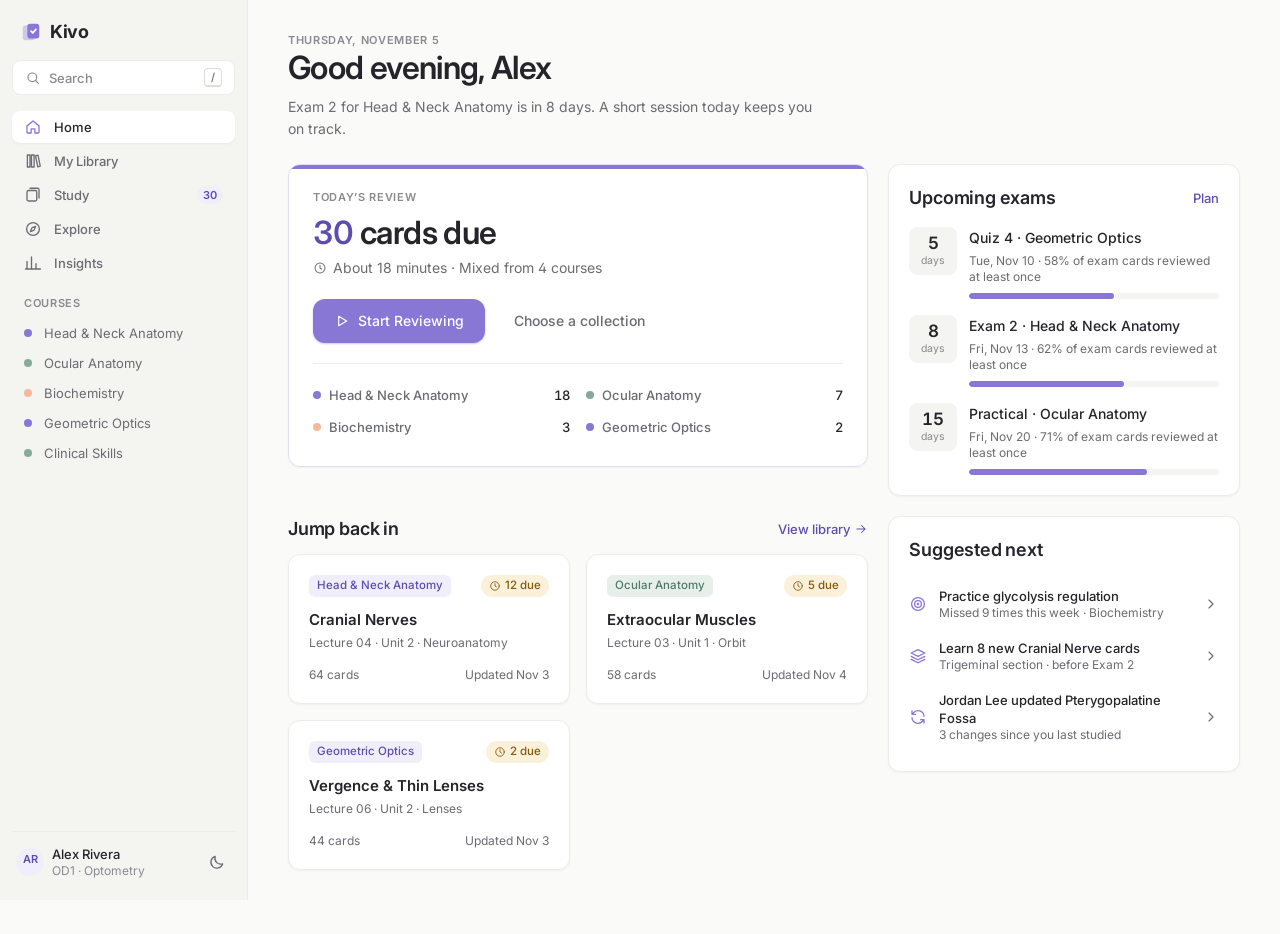
==== prototype/index.html @ ff6b51a1 "Add Kivo interactive prototype and design tokens Responsive HTML/CSS/JS prototype covering the prima" ====
<!doctype html>
<html lang="en">
<head>
  <meta charset="utf-8">
  <meta name="viewport" content="width=device-width, initial-scale=1, viewport-fit=cover">
  <meta name="description" content="Kivo — Learn smarter. Remember longer. Interactive prototype.">
  <meta name="theme-color" content="#FAFAF8" media="(prefers-color-scheme: light)">
  <meta name="theme-color" content="#17171B" media="(prefers-color-scheme: dark)">
  <meta name="apple-mobile-web-app-capable" content="yes">
  <meta name="apple-mobile-web-app-status-bar-style" content="default">
  <meta name="apple-mobile-web-app-title" content="Kivo">
  <link rel="manifest" href="manifest.webmanifest">
  <link rel="icon" href="icon.svg" type="image/svg+xml">
  <link rel="apple-touch-icon" href="icon.svg">
  <title>Kivo</title>
  <link rel="preconnect" href="https://fonts.googleapis.com">
  <link rel="preconnect" href="https://fonts.gstatic.com" crossorigin>
  <link href="https://fonts.googleapis.com/css2?family=Inter:wght@400;500;600;700&display=swap" rel="stylesheet">
  <link rel="stylesheet" href="css/tokens.css">
  <link rel="stylesheet" href="css/app.css">
  <script>
    try { var t = JSON.parse(localStorage.getItem("kivo:theme")); if (t) document.documentElement.dataset.theme = t; } catch (e) {}
  </script>
</head>
<body>
  <div id="app" class="app"></div>
  <noscript>Kivo’s prototype needs JavaScript enabled.</noscript>
  <script src="js/icons.js"></script>
  <script src="js/data.js"></script>
  <script src="js/app.js"></script>
</body>
</html>
---- prototype/css/tokens.css ----
/* ==========================================================================
   Kivo design tokens
   Single source of truth for color, type, spacing, radii and elevation.
   Mirrors the "Kivo / Foundations" variable collections in Figma.
   ========================================================================== */

:root {
  /* ---- Brand primitives ------------------------------------------------ */
  --lavender-50:  #F7F5FD;
  --lavender-100: #F1EEFB;   /* pale lavender */
  --lavender-200: #E2DCF6;
  --lavender-300: #C6BCEC;
  --lavender-500: #8977D6;   /* soft lavender — primary accent */
  --lavender-600: #7562C7;
  --lavender-700: #5E4DAE;   /* AA text on white */

  --sage-100: #E7EFEB;
  --sage-500: #87A99B;
  --sage-700: #4F7A68;

  --peach-100: #FCEDE5;
  --peach-500: #F3B99F;
  --peach-700: #A85B3A;

  --neutral-0:   #FFFFFF;
  --neutral-25:  #FAFAF8;    /* off-white background */
  --neutral-50:  #F4F4F1;
  --neutral-100: #ECECE8;
  --neutral-200: #DEDED9;
  --neutral-300: #C4C4BF;
  --neutral-500: #8A8A90;
  --neutral-600: #6B6B73;
  --neutral-700: #4A4A52;
  --neutral-900: #24242A;    /* deep charcoal */

  /* Status (always paired with a text label — never color alone) */
  --green-100: #E3F1E8;  --green-700: #2F7A4D;
  --amber-100: #FBF0D9;  --amber-700: #8A5A0B;
  --red-100:   #FBE4E2;  --red-700:   #B23B32;

  /* ---- Semantic: light (default) -------------------------------------- */
  --color-bg:              var(--neutral-25);
  --color-surface:         var(--neutral-0);
  --color-surface-muted:   var(--neutral-50);
  --color-surface-raised:  var(--neutral-0);
  --color-surface-accent:  var(--lavender-100);
  --color-border:          var(--neutral-100);
  --color-border-strong:   var(--neutral-200);
  --color-text:            var(--neutral-900);
  --color-text-secondary:  var(--neutral-600);
  --color-text-tertiary:   var(--neutral-500);
  --color-text-on-accent:  var(--neutral-0);
  --color-accent:          var(--lavender-500);
  --color-accent-hover:    var(--lavender-600);
  --color-accent-text:     var(--lavender-700);
  --color-accent-subtle:   var(--lavender-100);
  --color-focus:           var(--lavender-500);
  --color-sage:            var(--sage-500);
  --color-sage-subtle:     var(--sage-100);
  --color-sage-text:       var(--sage-700);
  --color-peach:           var(--peach-500);
  --color-peach-subtle:    var(--peach-100);
  --color-peach-text:      var(--peach-700);
  --color-success-bg: var(--green-100); --color-success-text: var(--green-700);
  --color-warning-bg: var(--amber-100); --color-warning-text: var(--amber-700);
  --color-danger-bg:  var(--red-100);   --color-danger-text:  var(--red-700);

  /* Review ratings */
  --rating-again: var(--red-700);
  --rating-hard:  var(--amber-700);
  --rating-good:  var(--green-700);
  --rating-easy:  var(--lavender-700);

  /* ---- Typography ------------------------------------------------------ */
  --font-sans: "Inter", ui-sans-serif, system-ui, -apple-system, "Segoe UI", sans-serif;
  --font-mono: "JetBrains Mono", ui-monospace, SFMono-Regular, Menlo, monospace;

  /* type scale: size / line-height / weight */
  --text-display: 600 32px/40px var(--font-sans);   /* page hero, greeting */
  --text-title:   600 24px/32px var(--font-sans);   /* page titles */
  --text-heading: 600 18px/26px var(--font-sans);   /* section headings */
  --text-subhead: 600 15px/22px var(--font-sans);   /* card titles */
  --text-body:    400 14px/22px var(--font-sans);   /* default body */
  --text-body-strong: 500 14px/22px var(--font-sans);
  --text-label:   500 13px/18px var(--font-sans);   /* buttons, labels */
  --text-caption: 400 12px/16px var(--font-sans);   /* metadata */
  --text-overline: 600 11px/16px var(--font-sans);  /* section eyebrows */
  --text-card:    500 22px/32px var(--font-sans);   /* flashcard prompt */

  /* ---- Spacing (4px base) --------------------------------------------- */
  --space-0: 0;
  --space-1: 4px;
  --space-2: 8px;
  --space-3: 12px;
  --space-4: 16px;
  --space-5: 20px;
  --space-6: 24px;
  --space-8: 32px;
  --space-10: 40px;
  --space-12: 48px;
  --space-16: 64px;

  /* ---- Radii ----------------------------------------------------------- */
  --radius-xs: 4px;
  --radius-sm: 6px;
  --radius-md: 8px;
  --radius-lg: 12px;
  --radius-xl: 16px;
  --radius-full: 999px;

  /* ---- Elevation ------------------------------------------------------- */
  --shadow-1: 0 1px 2px rgba(36, 36, 42, 0.05);
  --shadow-2: 0 2px 8px rgba(36, 36, 42, 0.06), 0 1px 2px rgba(36, 36, 42, 0.04);
  --shadow-3: 0 12px 32px rgba(36, 36, 42, 0.12), 0 2px 6px rgba(36, 36, 42, 0.06);

  /* ---- Layout ---------------------------------------------------------- */
  --sidebar-width: 248px;
  --content-max: 1120px;

  /* ---- Motion ---------------------------------------------------------- */
  --ease: cubic-bezier(0.2, 0, 0, 1);
  --duration-fast: 120ms;
  --duration-base: 200ms;
  --duration-slow: 320ms;

  color-scheme: light;
}

/* ---- Semantic: dark --------------------------------------------------- */
:root[data-theme="dark"] {
  --color-bg:              #17171B;
  --color-surface:         #1F1F24;
  --color-surface-muted:   #26262C;
  --color-surface-raised:  #2A2A31;
  --color-surface-accent:  #2C2840;
  --color-border:          #2E2E35;
  --color-border-strong:   #3A3A42;
  --color-text:            #EEEEF0;
  --color-text-secondary:  #A9A9B2;
  --color-text-tertiary:   #8A8A93;
  --color-accent:          #9C8BE3;
  --color-accent-hover:    #AE9FEA;
  --color-accent-text:     #BDB1F0;
  --color-accent-subtle:   #2C2840;
  --color-sage-subtle:     #22302A;
  --color-sage-text:       #A6C6B8;
  --color-peach-subtle:    #3A2A23;
  --color-peach-text:      #F3B99F;
  --color-success-bg: #1F3328; --color-success-text: #8FD1A8;
  --color-warning-bg: #3A2F17; --color-warning-text: #E8C277;
  --color-danger-bg:  #3D2220; --color-danger-text:  #F0A099;
  --rating-again: #F0A099;
  --rating-hard:  #E8C277;
  --rating-good:  #8FD1A8;
  --rating-easy:  #BDB1F0;
  --shadow-1: 0 1px 2px rgba(0,0,0,.3);
  --shadow-2: 0 2px 8px rgba(0,0,0,.35);
  --shadow-3: 0 12px 32px rgba(0,0,0,.5);
  color-scheme: dark;
}

@media (prefers-reduced-motion: reduce) {
  :root {
    --duration-fast: 0ms;
    --duration-base: 0ms;
    --duration-slow: 0ms;
  }
}
---- prototype/css/app.css ----
/* ==========================================================================
   Kivo — component + layout styles
   Built entirely on tokens.css. Desktop-first with a phone layout (≤ 760px)
   that follows iOS conventions: large titles, bottom tab bar, safe areas,
   44pt minimum touch targets.
   ========================================================================== */

*, *::before, *::after { box-sizing: border-box; }
html { -webkit-text-size-adjust: 100%; }
body {
  margin: 0;
  background: var(--color-bg);
  color: var(--color-text);
  font: var(--text-body);
  font-feature-settings: "cv11", "ss01";
  -webkit-font-smoothing: antialiased;
}
h1, h2, h3, h4, p, ul, ol, dl, dd, figure, fieldset { margin: 0; padding: 0; }
ul, ol { list-style: none; }
fieldset { border: 0; min-width: 0; }
a { color: inherit; text-decoration: none; }
button, input, select, textarea { font: inherit; color: inherit; }
button { cursor: pointer; background: none; border: 0; padding: 0; }
img, svg { display: block; }
kbd {
  font: 500 11px/16px var(--font-sans);
  padding: 0 5px; min-width: 18px; text-align: center;
  border: 1px solid var(--color-border-strong); border-bottom-width: 2px;
  border-radius: var(--radius-xs); color: var(--color-text-secondary);
  background: var(--color-surface);
}
code { font: 500 12px/18px var(--font-mono); background: var(--color-surface-muted); padding: 1px 6px; border-radius: var(--radius-xs); }
.sr-only { position: absolute; width: 1px; height: 1px; padding: 0; margin: -1px; overflow: hidden; clip: rect(0 0 0 0); white-space: nowrap; border: 0; }
.skip-link { position: absolute; left: 8px; top: -48px; z-index: 100; background: var(--color-text); color: var(--color-surface); padding: 8px 12px; border-radius: var(--radius-md); }
.skip-link:focus { top: 8px; }

:focus { outline: none; }
:focus-visible { outline: 2px solid var(--color-focus); outline-offset: 2px; border-radius: var(--radius-sm); }

/* ---------- type ------------------------------------------------------- */
.display { font: var(--text-display); letter-spacing: -0.02em; }
.title   { font: var(--text-title); letter-spacing: -0.015em; }
.heading { font: var(--text-heading); letter-spacing: -0.01em; }
.subhead { font: var(--text-subhead); }
.body-strong { font: var(--text-body-strong); }
.caption { font: var(--text-caption); color: var(--color-text-secondary); }
.overline { font: var(--text-overline); text-transform: uppercase; letter-spacing: 0.06em; color: var(--color-text-tertiary); }
.lede { font: var(--text-body); color: var(--color-text-secondary); margin-top: var(--space-1); max-width: 60ch; }
.lede--wide { max-width: 75ch; }
.muted { color: var(--color-text-tertiary); }
.num { font-variant-numeric: tabular-nums; }
.link { color: var(--color-accent-text); font: var(--text-label); display: inline-flex; align-items: center; gap: 4px; }
.link:hover { text-decoration: underline; }
.link--muted { color: var(--color-text-secondary); }
.count { font: var(--text-caption); color: var(--color-text-tertiary); margin-left: 4px; }

/* ---------- app shell -------------------------------------------------- */
.app { display: grid; grid-template-columns: var(--sidebar-width) 1fr; min-height: 100vh; min-height: 100dvh; }
.sidebar {
  position: sticky; top: 0; height: 100vh; height: 100dvh;
  display: flex; flex-direction: column; gap: var(--space-4);
  padding: var(--space-5) var(--space-3);
  border-right: 1px solid var(--color-border);
  background: var(--color-surface-muted);
  overflow-y: auto;
}
.brand { display: flex; align-items: center; gap: var(--space-2); padding: 0 var(--space-2); color: var(--color-accent); }
.brand__name { font: 700 18px/24px var(--font-sans); letter-spacing: -0.02em; color: var(--color-text); }
.brand--sm .brand__name { font-size: 17px; }
.sidebar__search {
  display: flex; align-items: center; gap: var(--space-2);
  padding: 7px var(--space-3); border-radius: var(--radius-md);
  border: 1px solid var(--color-border); background: var(--color-surface);
  color: var(--color-text-tertiary); font: var(--text-label);
}
.sidebar__search span { flex: 1; text-align: left; }
.sidebar__search:hover { border-color: var(--color-border-strong); }
.nav { display: flex; flex-direction: column; gap: 2px; }
.nav__item {
  display: flex; align-items: center; gap: var(--space-3);
  padding: 7px var(--space-3); border-radius: var(--radius-md);
  font: var(--text-label); color: var(--color-text-secondary);
  transition: background var(--duration-fast) var(--ease), color var(--duration-fast) var(--ease);
}
.nav__item:hover { background: var(--color-surface); color: var(--color-text); }
.nav__item.is-active { background: var(--color-surface); color: var(--color-text); box-shadow: var(--shadow-1); }
.nav__item.is-active .icon { color: var(--color-accent); }
.nav__item span:not(.dot):not(.nav__count) { flex: 1; white-space: nowrap; overflow: hidden; text-overflow: ellipsis; }
.nav__count { font: 600 11px/18px var(--font-sans); padding: 0 6px; border-radius: var(--radius-full); background: var(--color-accent-subtle); color: var(--color-accent-text); }
.nav__count:empty { display: none; }
.nav__item--sub { font-weight: 400; padding-block: 5px; }
.sidebar__section { display: flex; flex-direction: column; gap: var(--space-2); }
.sidebar__section .overline { padding: 0 var(--space-3); }
.sidebar__foot { margin-top: auto; display: flex; align-items: center; gap: var(--space-2); padding-top: var(--space-3); border-top: 1px solid var(--color-border); }
.sidebar__user { display: flex; align-items: center; gap: var(--space-2); min-width: 0; order: -1; flex: 1; padding-left: var(--space-1); }
.sidebar__user span { display: flex; flex-direction: column; min-width: 0; }
.sidebar__user strong { font: var(--text-label); white-space: nowrap; overflow: hidden; text-overflow: ellipsis; }
.sidebar__user small { font: var(--text-caption); color: var(--color-text-tertiary); }

.main { min-width: 0; display: flex; flex-direction: column; }
.appbar, .tabbar { display: none; }
#view { flex: 1; }
#view:focus, #view:focus-visible { outline: none; }
.page { max-width: var(--content-max); margin: 0 auto; padding: var(--space-8) var(--space-10) var(--space-16); animation: page-in var(--duration-slow) var(--ease); }
@keyframes page-in { from { opacity: 0; transform: translateY(4px); } to { opacity: 1; transform: none; } }

body.is-focus-mode .app { grid-template-columns: 1fr; }
body.is-focus-mode .sidebar, body.is-focus-mode .appbar, body.is-focus-mode .tabbar { display: none !important; }
.page--session { max-width: none; padding: 0; }

/* ---------- primitives ------------------------------------------------- */
.icon { flex: none; }
.dot { width: 8px; height: 8px; border-radius: 50%; flex: none; display: inline-block; }
.dot--lavender { background: var(--lavender-500); }
.dot--sage { background: var(--sage-500); }
.dot--peach { background: var(--peach-500); }

.card { background: var(--color-surface); border: 1px solid var(--color-border); border-radius: var(--radius-lg); padding: var(--space-5); box-shadow: var(--shadow-1); }
.card__head { display: flex; align-items: center; justify-content: space-between; gap: var(--space-3); margin-bottom: var(--space-4); }

.btn {
  display: inline-flex; align-items: center; justify-content: center; gap: var(--space-2);
  height: 36px; padding: 0 var(--space-4); border-radius: var(--radius-md);
  font: var(--text-label); white-space: nowrap; border: 1px solid transparent;
  transition: background var(--duration-fast) var(--ease), border-color var(--duration-fast) var(--ease), box-shadow var(--duration-fast) var(--ease), transform var(--duration-fast) var(--ease);
}
.btn:active { transform: translateY(1px); }
.btn[disabled] { opacity: .45; pointer-events: none; }
.btn--primary { background: var(--color-accent); color: var(--color-text-on-accent); box-shadow: 0 1px 2px rgba(94, 77, 174, .3); }
.btn--primary:hover { background: var(--color-accent-hover); }
.btn--secondary { background: var(--color-surface); border-color: var(--color-border-strong); color: var(--color-text); box-shadow: var(--shadow-1); }
.btn--secondary:hover { background: var(--color-surface-muted); }
.btn--ghost { color: var(--color-text-secondary); }
.btn--ghost:hover { background: var(--color-surface-muted); color: var(--color-text); }
.btn--sm { height: 30px; padding: 0 var(--space-3); font-size: 12.5px; }
.btn--xs { height: 22px; padding: 0 var(--space-2); font-size: 11.5px; border-radius: var(--radius-sm); vertical-align: middle; }
.btn--lg { height: 44px; padding: 0 var(--space-5); font-size: 14px; border-radius: var(--radius-lg); }
.btn--xl { height: 52px; padding: 0 var(--space-8); font: 600 15px/1 var(--font-sans); border-radius: var(--radius-lg); min-width: 260px; }
.btn kbd { background: rgba(255,255,255,.18); color: inherit; border-color: rgba(255,255,255,.3); }
.btn--secondary kbd, .btn--ghost kbd { background: var(--color-surface-muted); }
.kbd-inline { margin-left: 2px; }

.icon-btn { width: 36px; height: 36px; display: inline-grid; place-items: center; border-radius: var(--radius-md); color: var(--color-text-secondary); flex: none; }
.icon-btn:hover { background: var(--color-surface-muted); color: var(--color-text); }
.icon-btn--sm { width: 28px; height: 28px; }
.icon-btn.is-on { color: var(--color-peach-text); background: var(--color-peach-subtle); }

.badge { display: inline-flex; align-items: center; gap: 4px; height: 22px; padding: 0 8px; border-radius: var(--radius-full); font: 500 11.5px/1 var(--font-sans); white-space: nowrap; }
.badge--neutral { background: var(--color-surface-muted); color: var(--color-text-secondary); }
.badge--accent  { background: var(--color-accent-subtle); color: var(--color-accent-text); }
.badge--sage    { background: var(--color-sage-subtle); color: var(--color-sage-text); }
.badge--peach   { background: var(--color-peach-subtle); color: var(--color-peach-text); }
.badge--success { background: var(--color-success-bg); color: var(--color-success-text); }
.badge--warning { background: var(--color-warning-bg); color: var(--color-warning-text); }
.badge--danger  { background: var(--color-danger-bg); color: var(--color-danger-text); }

.chip { display: inline-flex; align-items: center; height: 22px; padding: 0 8px; border-radius: var(--radius-sm); font: 500 11.5px/1 var(--font-sans); }
.chip--lavender { background: var(--color-accent-subtle); color: var(--color-accent-text); }
.chip--sage { background: var(--color-sage-subtle); color: var(--color-sage-text); }
.chip--peach { background: var(--color-peach-subtle); color: var(--color-peach-text); }
.chip--neutral { background: var(--color-surface-muted); color: var(--color-text-secondary); }
.tag { font: var(--text-caption); color: var(--color-text-tertiary); }

.avatar { display: inline-grid; place-items: center; border-radius: 50%; background: var(--color-accent-subtle); color: var(--color-accent-text); font-weight: 600; flex: none; }
.avatar--sm { width: 28px; height: 28px; font-size: 11px; }
.avatar--md { width: 36px; height: 36px; font-size: 13px; }
.avatar--group { background: var(--color-sage-subtle); color: var(--color-sage-text); }

.progress { height: 6px; border-radius: var(--radius-full); background: var(--color-surface-muted); overflow: hidden; }
.progress > span { display: block; height: 100%; border-radius: inherit; background: var(--color-accent); transition: width var(--duration-slow) var(--ease); }
.progress--thin { height: 4px; }
.progress--success > span { background: var(--sage-500); }
.progress--warning > span { background: var(--peach-500); }
.progress--neutral > span { background: var(--lavender-300); }

.breadcrumb ol { display: flex; flex-wrap: wrap; align-items: center; gap: 2px; margin-bottom: var(--space-4); font: var(--text-caption); color: var(--color-text-tertiary); }
.breadcrumb a:hover { color: var(--color-text); text-decoration: underline; }
.breadcrumb [aria-current] { color: var(--color-text-secondary); }
.breadcrumb__sep { display: inline-flex; }

.stack-h { display: flex; gap: var(--space-2); flex-wrap: wrap; align-items: center; }
.stack-h--center { justify-content: center; }
.section-label { margin: var(--space-8) 0 var(--space-3); }
.section-head { display: flex; justify-content: space-between; align-items: center; margin-bottom: var(--space-3); }
.proto-note { display: flex; gap: var(--space-2); align-items: flex-start; margin-top: var(--space-4); font: var(--text-caption); color: var(--color-text-tertiary); }
.proto-note .icon { margin-top: 1px; }

/* ---------- form controls --------------------------------------------- */
.field { display: flex; flex-direction: column; gap: 6px; margin-bottom: var(--space-4); }
.field__label { font: var(--text-label); color: var(--color-text); }
.field__label small { font-weight: 400; color: var(--color-text-tertiary); margin-left: 4px; }
.field__hint { font: var(--text-caption); color: var(--color-text-tertiary); display: flex; flex-wrap: wrap; align-items: center; gap: 4px; }
.field input, .field textarea, .field select, .invite input, .invite select, .link-row select, .people select {
  width: 100%; padding: 9px 12px; border-radius: var(--radius-md);
  border: 1px solid var(--color-border-strong); background: var(--color-surface);
  transition: border-color var(--duration-fast), box-shadow var(--duration-fast);
}
.field textarea { resize: vertical; line-height: 22px; }
.field input:hover, .field textarea:hover, .field select:hover { border-color: var(--color-text-tertiary); }
.field input:focus, .field textarea:focus, .field select:focus, .invite input:focus { outline: none; border-color: var(--color-accent); box-shadow: 0 0 0 3px var(--color-accent-subtle); }
[aria-invalid="true"] { border-color: var(--color-danger-text) !important; box-shadow: 0 0 0 3px var(--color-danger-bg) !important; }
.field-row { display: grid; grid-template-columns: 1fr 1fr; gap: var(--space-3); }
.field-row--3 { grid-template-columns: 1.4fr 1fr 1fr; }

.search { position: relative; display: flex; align-items: center; gap: var(--space-2); flex: 1; max-width: 420px; height: 36px; padding: 0 var(--space-3); border-radius: var(--radius-md); background: var(--color-surface); border: 1px solid var(--color-border-strong); color: var(--color-text-tertiary); }
.search:focus-within { border-color: var(--color-accent); box-shadow: 0 0 0 3px var(--color-accent-subtle); }
.search input { flex: 1; border: 0; background: transparent; outline: none; color: var(--color-text); min-width: 0; }
.search input::-webkit-search-cancel-button { cursor: pointer; }
.search--lg { max-width: none; height: 44px; border-radius: var(--radius-lg); }
.select { position: relative; display: inline-flex; align-items: center; gap: 6px; height: 36px; padding: 0 var(--space-3); border: 1px solid var(--color-border-strong); border-radius: var(--radius-md); background: var(--color-surface); color: var(--color-text-secondary); }
.select select { border: 0; background: transparent; font: var(--text-label); color: var(--color-text); padding-right: 4px; cursor: pointer; outline: none; }
.select:focus-within { border-color: var(--color-accent); box-shadow: 0 0 0 3px var(--color-accent-subtle); }
.select--filter.is-set { border-color: var(--color-accent); background: var(--color-accent-subtle); }

.segmented { display: inline-flex; padding: 2px; border-radius: var(--radius-md); background: var(--color-surface-muted); border: 1px solid var(--color-border); }
.segmented__btn { height: 30px; min-width: 32px; padding: 0 8px; border-radius: 6px; display: inline-grid; place-items: center; color: var(--color-text-tertiary); font: var(--text-label); }
.segmented__btn:hover { color: var(--color-text); }
.segmented__btn.is-active { background: var(--color-surface); color: var(--color-text); box-shadow: var(--shadow-1); }
.segmented--text .segmented__btn { padding: 0 14px; }

.switch { display: flex; align-items: center; gap: var(--space-3); margin-bottom: var(--space-4); cursor: pointer; font: var(--text-body); }
.switch input { position: absolute; opacity: 0; width: 1px; height: 1px; }
.switch__track { width: 36px; height: 20px; border-radius: 99px; background: var(--color-border-strong); position: relative; flex: none; transition: background var(--duration-fast); }
.switch__track::after { content: ""; position: absolute; top: 2px; left: 2px; width: 16px; height: 16px; border-radius: 50%; background: #fff; box-shadow: var(--shadow-1); transition: transform var(--duration-base) var(--ease); }
.switch input:checked + .switch__track { background: var(--color-accent); }
.switch input:checked + .switch__track::after { transform: translateX(16px); }
.switch input:focus-visible + .switch__track { outline: 2px solid var(--color-focus); outline-offset: 2px; }

.toolbar { display: flex; align-items: center; justify-content: space-between; gap: var(--space-3); flex-wrap: wrap; margin-top: var(--space-6); }
.toolbar__group { display: flex; gap: var(--space-2); flex-wrap: wrap; align-items: center; }
.toolbar--tight { margin-top: var(--space-4); }
.toolbar--stack { flex-direction: column; align-items: stretch; }
.filter-row { display: flex; gap: var(--space-2); flex-wrap: wrap; align-items: center; }

/* ---------- page header ------------------------------------------------ */
.page-header { display: flex; justify-content: space-between; align-items: flex-end; gap: var(--space-6); flex-wrap: wrap; }
.page-header__actions { display: flex; gap: var(--space-2); flex-wrap: wrap; }
.page-header--home { margin-bottom: var(--space-6); }
.page-header--home .lede { margin-top: var(--space-2); }
.page-header--collection .title { margin-top: var(--space-2); }
.meta-row { display: flex; gap: var(--space-2); align-items: center; flex-wrap: wrap; }

/* ---------- Home ------------------------------------------------------- */
.home-grid { display: grid; grid-template-columns: minmax(0, 1.65fr) minmax(0, 1fr); grid-template-areas: "hero exams" "recent next"; gap: var(--space-5); align-items: start; }
.hero { grid-area: hero; }
.hero { display: flex; flex-direction: column; gap: var(--space-5); padding: var(--space-6); background: linear-gradient(0deg, var(--color-surface), var(--color-surface)); border-color: var(--lavender-200); position: relative; overflow: hidden; }
.hero::before { content: ""; position: absolute; inset: 0 0 auto 0; height: 4px; background: var(--color-accent); }
:root[data-theme="dark"] .hero { border-color: var(--color-border-strong); }
.hero__count { font: var(--text-display); letter-spacing: -0.02em; margin-top: var(--space-2); }
.hero__count .num { color: var(--color-accent-text); }
.hero__meta { display: flex; align-items: center; gap: 6px; margin-top: var(--space-1); color: var(--color-text-secondary); }
.hero__actions { display: flex; gap: var(--space-2); flex-wrap: wrap; margin-top: var(--space-5); }
.hero__sources { display: grid; grid-template-columns: repeat(2, 1fr); gap: 2px var(--space-4); padding-top: var(--space-4); border-top: 1px solid var(--color-border); }
.hero__sources a { display: flex; align-items: center; gap: var(--space-2); padding: 6px var(--space-2); margin: 0 calc(var(--space-2) * -1); border-radius: var(--radius-sm); font: var(--text-label); color: var(--color-text-secondary); }
.hero__sources a:hover { background: var(--color-surface-muted); color: var(--color-text); }
.hero__source-name { flex: 1; }
.hero__source-n { font-variant-numeric: tabular-nums; color: var(--color-text); }
.hero--done::before { background: var(--sage-500); }
.hero--compact { margin-top: var(--space-6); }

.exams { grid-area: exams; }
.exam-list { display: flex; flex-direction: column; gap: var(--space-4); }
.exam { display: flex; gap: var(--space-3); }
.exam__date { width: 48px; height: 48px; border-radius: var(--radius-md); background: var(--color-surface-muted); display: flex; flex-direction: column; align-items: center; justify-content: center; flex: none; }
.exam__date span { font: 600 17px/20px var(--font-sans); font-variant-numeric: tabular-nums; }
.exam__date small { font: var(--text-caption); font-size: 10.5px; color: var(--color-text-tertiary); }
.exam__body { flex: 1; display: flex; flex-direction: column; gap: 4px; min-width: 0; }
.exam__title { font: var(--text-body-strong); }
.exam .progress { margin-top: 4px; }

.home-recent { grid-area: recent; }
.suggestions { grid-area: next; }
.suggestion-list { display: flex; flex-direction: column; gap: 2px; margin: 0 calc(var(--space-2) * -1); }
.suggestion-list a { display: flex; align-items: center; gap: var(--space-3); padding: var(--space-2); border-radius: var(--radius-md); color: var(--color-text-secondary); }
.suggestion-list a:hover { background: var(--color-surface-muted); }
.suggestion-list a > .icon:first-child { color: var(--color-accent); }
.suggestion-list span { flex: 1; display: flex; flex-direction: column; }
.suggestion-list strong { font: var(--text-label); color: var(--color-text); }
.suggestion-list small { font: var(--text-caption); }

/* ---------- Library ---------------------------------------------------- */
.course-grid { display: grid; grid-template-columns: repeat(auto-fill, minmax(240px, 1fr)); gap: var(--space-4); }
.course-card { padding: 0; overflow: hidden; position: relative; transition: box-shadow var(--duration-base) var(--ease), transform var(--duration-base) var(--ease), border-color var(--duration-base); }
.course-card:hover, .collection-card:hover, .explore-card:hover { box-shadow: var(--shadow-2); border-color: var(--color-border-strong); }
.course-card:hover { transform: translateY(-1px); }
.course-card__link, .collection-card__link { position: absolute; inset: 0; z-index: 1; border-radius: inherit; }
.course-card__band { height: 64px; padding: var(--space-3) var(--space-4); display: flex; align-items: flex-start; }
.course-card__band--lavender { background: var(--color-accent-subtle); }
.course-card__band--sage { background: var(--color-sage-subtle); }
.course-card__band--peach { background: var(--color-peach-subtle); }
.course-card__code { font: var(--text-overline); letter-spacing: .06em; color: var(--color-text-secondary); }
.course-card__body { padding: var(--space-4); display: flex; flex-direction: column; gap: 4px; }
.course-card__status { display: flex; gap: var(--space-2); margin-top: var(--space-2); }
.course-card__foot { display: flex; justify-content: space-between; gap: var(--space-2); margin-top: var(--space-3); padding-top: var(--space-3); border-top: 1px solid var(--color-border); }
.course-card__foot .caption { display: inline-flex; align-items: center; gap: 4px; }

.collection-grid { display: grid; grid-template-columns: repeat(auto-fill, minmax(220px, 1fr)); gap: var(--space-4); }
.collection-card { position: relative; display: flex; flex-direction: column; gap: 4px; transition: box-shadow var(--duration-base), border-color var(--duration-base); }
.collection-card__top { display: flex; justify-content: space-between; gap: var(--space-2); margin-bottom: var(--space-2); flex-wrap: wrap; }
.collection-card__foot { display: flex; justify-content: space-between; margin-top: auto; padding-top: var(--space-3); }

.table-wrap { padding: 0; overflow-x: auto; }
.table { width: 100%; border-collapse: collapse; font: var(--text-body); }
.table th, .table td { text-align: left; padding: 12px var(--space-4); border-bottom: 1px solid var(--color-border); white-space: nowrap; }
.table thead th { font: var(--text-overline); text-transform: uppercase; letter-spacing: .05em; color: var(--color-text-tertiary); background: var(--color-surface-muted); }
.table tbody tr { cursor: pointer; }
.table tbody tr:hover { background: var(--color-surface-muted); }
.table tbody tr:last-child th, .table tbody tr:last-child td { border-bottom: 0; }
.table tbody th { font-weight: 500; display: flex; align-items: center; gap: var(--space-2); }
.table tbody th small { color: var(--color-text-tertiary); font: var(--text-caption); }

.empty { text-align: center; padding: var(--space-16) var(--space-6); display: flex; flex-direction: column; align-items: center; gap: var(--space-2); }
.empty__icon { width: 48px; height: 48px; border-radius: 50%; display: grid; place-items: center; background: var(--color-surface-muted); color: var(--color-text-tertiary); margin-bottom: var(--space-2); }
.empty h3 { font: var(--text-subhead); }
.empty p { color: var(--color-text-secondary); max-width: 40ch; margin-bottom: var(--space-3); }

.row-list { padding: var(--space-1); display: flex; flex-direction: column; }
.row-list--plain { padding: 0; margin: 0 calc(var(--space-2) * -1); }
.row { display: flex; align-items: center; gap: var(--space-3); padding: var(--space-3); border-radius: var(--radius-md); }
.row:hover { background: var(--color-surface-muted); }
.row__icon { width: 36px; height: 36px; border-radius: var(--radius-md); display: grid; place-items: center; background: var(--color-accent-subtle); color: var(--color-accent-text); flex: none; }
.row__icon--warning { background: var(--color-warning-bg); color: var(--color-warning-text); }
.row__main { flex: 1; display: flex; flex-direction: column; min-width: 0; }
.row__main strong { font: var(--text-body-strong); }
.row__main small { font: var(--text-caption); color: var(--color-text-secondary); }
.row__meta { display: flex; gap: var(--space-2); }
.row__chev { color: var(--color-text-tertiary); }
.unit .section-label { margin-top: var(--space-6); }

/* ---------- Collection ------------------------------------------------- */
.collection-layout { display: grid; grid-template-columns: minmax(0, 1fr) 300px; gap: var(--space-5); margin-top: var(--space-6); align-items: start; }
.collection-main { display: flex; flex-direction: column; gap: var(--space-5); min-width: 0; }
.collection-aside { display: flex; flex-direction: column; gap: var(--space-5); position: sticky; top: var(--space-6); }
.modes .overline { margin-bottom: var(--space-3); }
.mode-grid { display: grid; grid-template-columns: repeat(4, 1fr); gap: var(--space-3); margin-bottom: var(--space-3); }
.mode-grid--wide { grid-template-columns: repeat(auto-fit, minmax(200px, 1fr)); }
.mode { display: flex; flex-direction: column; gap: 4px; padding: var(--space-4); border-radius: var(--radius-md); border: 1px solid var(--color-border); background: var(--color-surface); transition: border-color var(--duration-fast), background var(--duration-fast); }
.mode .icon { color: var(--color-accent); margin-bottom: var(--space-2); }
.mode strong { font: var(--text-label); }
.mode small { font: var(--text-caption); color: var(--color-text-secondary); }
a.mode:hover { border-color: var(--color-accent); background: var(--color-accent-subtle); }
.mode--primary { border-color: var(--lavender-300); background: var(--color-accent-subtle); }

.section-tabs { display: flex; gap: var(--space-1); overflow-x: auto; padding-bottom: var(--space-3); margin-bottom: var(--space-2); border-bottom: 1px solid var(--color-border); scrollbar-width: thin; }
.tab { padding: 6px 10px; border-radius: var(--radius-full); font: var(--text-label); color: var(--color-text-secondary); white-space: nowrap; display: inline-flex; gap: 6px; }
.tab span { color: var(--color-text-tertiary); font-weight: 400; }
.tab:hover { background: var(--color-surface-muted); color: var(--color-text); }
.tab.is-active { background: var(--color-text); color: var(--color-surface); }
.tab.is-active span { color: inherit; opacity: .7; }
.card-list { display: flex; flex-direction: column; }
.card-row { display: grid; grid-template-columns: 120px 1fr auto; gap: var(--space-4); padding: var(--space-3) 0; border-bottom: 1px solid var(--color-border); align-items: start; }
.card-row:last-child { border-bottom: 0; }
.card-row__type { font: var(--text-caption); color: var(--color-text-tertiary); padding-top: 2px; }
.card-row__front { font: var(--text-body-strong); }
.card-row__back { font: var(--text-body); color: var(--color-text-secondary); margin-top: 2px; }
.card-row__tags { display: flex; gap: var(--space-2); }
.card-list__empty { padding: var(--space-6) 0; text-align: center; }

.dl { display: flex; flex-direction: column; gap: var(--space-2); margin: var(--space-3) 0 var(--space-4); }
.dl div { display: grid; grid-template-columns: 96px 1fr; gap: var(--space-2); }
.dl dt { font: var(--text-caption); color: var(--color-text-tertiary); padding-top: 2px; }
.dl dd { font: var(--text-label); font-weight: 400; }
.creator { display: flex; gap: var(--space-3); align-items: center; padding: var(--space-3) 0; border-top: 1px solid var(--color-border); }
.tag-row { display: flex; gap: var(--space-2); flex-wrap: wrap; }
.people { display: flex; flex-direction: column; gap: var(--space-3); }
.people li { display: flex; align-items: center; gap: var(--space-3); }
.people li > span:not(.avatar) { flex: 1; display: flex; flex-direction: column; font: var(--text-label); min-width: 0; }
.people li > small, .people li span small { font: var(--text-caption); color: var(--color-text-tertiary); }
.people--modal select { width: auto; padding: 6px 8px; font: var(--text-label); }
.lineage { margin-top: var(--space-4); padding-top: var(--space-4); border-top: 1px solid var(--color-border); display: flex; flex-direction: column; gap: var(--space-2); }
.lineage__list { display: flex; flex-direction: column; gap: 6px; position: relative; padding-left: 4px; }
.lineage__list li { display: flex; align-items: center; gap: var(--space-2); font: var(--text-caption); color: var(--color-text-secondary); }
.lineage__list li.is-current { color: var(--color-text); font-weight: 500; }
.lineage__dot { width: 8px; height: 8px; border-radius: 50%; border: 2px solid var(--color-border-strong); background: var(--color-surface); }
.is-current .lineage__dot { border-color: var(--color-accent); background: var(--color-accent); }

/* ---------- Builder ---------------------------------------------------- */
.template-grid { display: grid; grid-template-columns: repeat(5, 1fr); gap: var(--space-3); }
.template { display: flex; flex-direction: column; gap: 4px; padding: var(--space-3); text-align: left; border-radius: var(--radius-lg); border: 1px solid var(--color-border); background: var(--color-surface); transition: border-color var(--duration-fast), box-shadow var(--duration-fast), background var(--duration-fast); }
.template:hover { border-color: var(--color-border-strong); box-shadow: var(--shadow-1); }
.template.is-selected { border-color: var(--color-accent); box-shadow: 0 0 0 3px var(--color-accent-subtle); }
.template__art { height: 64px; border-radius: var(--radius-md); background: var(--color-surface-muted); margin-bottom: var(--space-2); display: grid; place-items: center; }
.template.is-selected .template__art { background: var(--color-accent-subtle); }
.template__name { font: var(--text-label); font-weight: 600; }
.template__desc { font: var(--text-caption); color: var(--color-text-secondary); }
.template__best { font: var(--text-caption); color: var(--color-text-tertiary); margin-top: 2px; }
/* tiny template illustrations */
.ta { display: flex; flex-direction: column; gap: 4px; width: 64px; }
.ta i, .ta b { display: block; height: 6px; border-radius: 3px; background: var(--color-border-strong); }
.ta b { background: var(--color-accent); }
.ta-basic i:first-child { width: 80%; } .ta-basic i:last-child { width: 50%; margin-top: 6px; background: var(--lavender-300); }
.ta-cloze { flex-direction: row; flex-wrap: wrap; } .ta-cloze i { width: 22px; } .ta-cloze b { width: 26px; } .ta-cloze i:last-child { width: 40px; }
.ta-occ { position: relative; height: 40px; border: 1.5px solid var(--color-border-strong); border-radius: 50% 50% 45% 45%; }
.ta-occ i { display: none; } .ta-occ b { position: absolute; width: 16px; height: 8px; } .ta-occ b:nth-of-type(1) { top: 10px; right: -6px; } .ta-occ b:nth-of-type(2) { bottom: 8px; right: -10px; }
.ta-mcq i { height: 8px; border-radius: 4px; } .ta-mcq i.on { background: var(--sage-500); }
.ta-vig i { height: 4px; } .ta-vig i:nth-child(3) { width: 70%; } .ta-vig b { width: 60%; margin-top: 4px; }

.builder { display: grid; grid-template-columns: minmax(0, 1fr) minmax(0, 1fr); gap: var(--space-5); margin-top: var(--space-6); align-items: start; }
.builder__form .heading { margin-bottom: var(--space-4); }
.builder__preview { position: sticky; top: var(--space-6); }
.builder__preview-head { display: flex; justify-content: space-between; align-items: center; margin-bottom: var(--space-3); }
.builder__count { display: flex; align-items: center; gap: 6px; margin-top: var(--space-3); }
.option-input { display: flex; align-items: center; gap: var(--space-2); padding: 4px 4px 4px 10px; border: 1px solid var(--color-border-strong); border-radius: var(--radius-md); margin-bottom: var(--space-2); background: var(--color-surface); }
.option-input.is-correct { border-color: var(--sage-500); background: var(--color-sage-subtle); }
.option-input input[type=radio] { accent-color: var(--sage-700); width: 16px; height: 16px; }
.option-input__letter { font: var(--text-label); color: var(--color-text-tertiary); width: 14px; }
.option-input__text { flex: 1; border: 0 !important; background: transparent !important; padding: 6px !important; box-shadow: none !important; }
.disclosure { border-top: 1px solid var(--color-border); margin: var(--space-2) calc(var(--space-5) * -1) calc(var(--space-5) * -1); }
.disclosure__btn { width: 100%; display: flex; align-items: center; gap: var(--space-2); padding: var(--space-4) var(--space-5); font: var(--text-label); color: var(--color-text-secondary); }
.disclosure__btn span { color: var(--color-text); }
.disclosure__btn small { font: var(--text-caption); color: var(--color-text-tertiary); flex: 1; text-align: left; }
.disclosure__btn:hover { background: var(--color-surface-muted); }
.disclosure__chev { transition: transform var(--duration-base) var(--ease); }
.disclosure.is-open .disclosure__chev { transform: rotate(180deg); }
.disclosure__panel { padding: 0 var(--space-5) var(--space-5); }

/* ---------- Flashcard surface ----------------------------------------- */
.flashcard { background: var(--color-surface); border: 1px solid var(--color-border); border-radius: var(--radius-xl); box-shadow: var(--shadow-2); display: flex; flex-direction: column; }
.flashcard__meta { display: flex; align-items: center; justify-content: space-between; gap: var(--space-2); padding: var(--space-4) var(--space-5) 0; }
.flashcard__body { padding: var(--space-6) var(--space-8) var(--space-8); display: flex; flex-direction: column; gap: var(--space-4); }
.flashcard--preview { min-height: 340px; }
.flashcard--preview .flashcard__body { justify-content: center; flex: 1; }
.flashcard--mini { padding: var(--space-4); box-shadow: none; gap: 4px; }
.fc__prompt { font: var(--text-card); letter-spacing: -0.01em; text-wrap: pretty; }
.fc__prompt--sm { font: var(--text-heading); }
.fc__case { font: 400 16px/26px var(--font-sans); color: var(--color-text); padding: var(--space-4); background: var(--color-surface-muted); border-radius: var(--radius-md); border-left: 3px solid var(--sage-500); }
.fc__rule { border: 0; border-top: 1px dashed var(--color-border-strong); margin: var(--space-1) 0; width: 100%; }
.fc__answer { font: 600 20px/30px var(--font-sans); color: var(--color-accent-text); }
.fc__extra { font: var(--text-body); color: var(--color-text-secondary); padding: var(--space-3) var(--space-4); background: var(--color-surface-muted); border-radius: var(--radius-md); }
.cloze { border-radius: 4px; padding: 0 4px; }
.cloze--soft { background: var(--color-accent-subtle); color: var(--color-accent-text); }
.cloze--blank { display: inline-block; min-width: 96px; text-align: center; background: var(--color-accent-subtle); color: var(--color-accent-text); border-bottom: 2px solid var(--color-accent); font-weight: 600; }
.cloze--revealed { background: var(--color-accent-subtle); color: var(--color-accent-text); font-weight: 600; }
.mcq { display: flex; flex-direction: column; gap: var(--space-2); }
.mcq__opt { width: 100%; display: flex; align-items: center; gap: var(--space-3); padding: 12px var(--space-4); border: 1px solid var(--color-border-strong); border-radius: var(--radius-md); font: var(--text-body); text-align: left; background: var(--color-surface); }
.mcq__opt > span { width: 24px; height: 24px; flex: none; border-radius: 50%; display: grid; place-items: center; background: var(--color-surface-muted); font: var(--text-label); color: var(--color-text-secondary); }
.mcq__opt em { margin-left: auto; font: var(--text-caption); font-style: normal; display: inline-flex; gap: 4px; align-items: center; }
button.mcq__opt:hover:not([disabled]) { border-color: var(--color-accent); }
.mcq__opt.is-picked { border-color: var(--color-accent); background: var(--color-accent-subtle); }
.mcq__opt.is-correct { border-color: var(--sage-500); background: var(--color-success-bg); }
.mcq__opt.is-correct em { color: var(--color-success-text); }
.mcq__opt.is-wrong { border-color: var(--red-700); background: var(--color-danger-bg); }
.mcq__opt.is-wrong em { color: var(--color-danger-text); }
.mcq__opt[disabled] { cursor: default; }

/* occlusion diagram */
.occ { width: 100%; height: auto; }
.occ-editor { border: 1px solid var(--color-border); border-radius: var(--radius-md); padding: var(--space-3); background: var(--color-surface-muted); }
.occ__skull { fill: var(--color-surface-muted); stroke: var(--color-border-strong); stroke-width: 1.5; }
.occ-editor .occ__skull { fill: var(--color-surface); }
.occ__ridge { fill: none; stroke: var(--color-border-strong); stroke-width: 1.2; stroke-dasharray: 3 3; }
.occ__sella { fill: var(--color-border); }
.occ__hole { fill: var(--neutral-700); }
:root[data-theme="dark"] .occ__hole { fill: #0e0e11; }
.occ__leader { stroke: var(--color-text-tertiary); stroke-width: 1; }
.occ__box { fill: var(--color-surface); stroke: var(--color-border-strong); }
.occ__text { font: 500 11px var(--font-sans); fill: var(--color-text); }
.occ__label.is-masked .occ__box { fill: var(--color-accent); stroke: var(--color-accent); }
.occ__label.is-masked .occ__text { fill: #fff; font-weight: 700; }
.occ__label.is-revealed .occ__box { fill: var(--color-success-bg); stroke: var(--sage-500); stroke-width: 2; }
.occ__label.is-revealed .occ__text { fill: var(--color-success-text); font-weight: 600; }
.occ__label[role=button] { cursor: pointer; }
.occ__label[role=button]:hover .occ__box { stroke: var(--color-accent); stroke-width: 2; }
.occ__label[role=button]:focus-visible { outline: none; }
.occ__label[role=button]:focus-visible .occ__box { stroke: var(--color-focus); stroke-width: 3; }

/* ---------- Study session --------------------------------------------- */
.session { min-height: 100vh; min-height: 100dvh; display: flex; flex-direction: column; background: var(--color-bg); position: relative; }
.session__bar { display: flex; align-items: center; gap: var(--space-4); padding: var(--space-4) var(--space-6); padding-top: max(var(--space-4), env(safe-area-inset-top)); }
.session__progress { flex: 1; max-width: 720px; margin: 0 auto; display: flex; flex-direction: column; gap: 6px; }
.session__title { display: flex; justify-content: space-between; font: var(--text-label); }
.session__stage { flex: none; padding-top: clamp(16px, 7vh, 72px) !important; display: flex; align-items: flex-start; justify-content: center; padding: var(--space-6) var(--space-6) var(--space-4); }
.flashcard--study { width: 100%; max-width: 720px; min-height: 380px; animation: card-in var(--duration-slow) var(--ease); }
.flashcard--study .flashcard__body { flex: 1; justify-content: center; }
@keyframes card-in { from { opacity: 0; transform: translateY(8px) scale(.99); } to { opacity: 1; transform: none; } }
.flashcard--study.is-revealed .fc__answer, .flashcard--study.is-revealed .fc__extra { animation: page-in var(--duration-slow) var(--ease); }
.session__controls { flex: 1; display: flex; flex-direction: column; align-items: center; gap: var(--space-3); padding: var(--space-4) var(--space-6) var(--space-8); padding-bottom: max(var(--space-8), calc(env(safe-area-inset-bottom) + var(--space-4))); }
.session__keys { display: flex; gap: var(--space-3); align-items: center; flex-wrap: wrap; justify-content: center; margin-top: var(--space-2); }
.session__explain { display: flex; gap: 4px; align-items: center; }
.ratings { display: grid; grid-template-columns: repeat(4, 1fr); gap: var(--space-3); width: 100%; max-width: 720px; }
.rating { position: relative; display: flex; flex-direction: column; align-items: center; gap: 2px; padding: var(--space-3) var(--space-2) var(--space-3); border-radius: var(--radius-lg); border: 1px solid var(--color-border-strong); background: var(--color-surface); box-shadow: var(--shadow-1); transition: border-color var(--duration-fast), background var(--duration-fast), transform var(--duration-fast); }
.rating:hover { transform: translateY(-1px); }
.rating:active { transform: translateY(1px); }
.rating__label { font: 600 15px/22px var(--font-sans); }
.rating__desc { font: var(--text-caption); color: var(--color-text-secondary); }
.rating__next { font: 600 11px/16px var(--font-sans); margin-top: 4px; padding: 0 8px; border-radius: var(--radius-full); background: var(--color-surface-muted); color: var(--color-text-secondary); font-variant-numeric: tabular-nums; }
.rating kbd { position: absolute; top: 8px; right: 8px; }
.rating--again .rating__label { color: var(--rating-again); } .rating--again:hover { border-color: var(--rating-again); background: var(--color-danger-bg); }
.rating--hard .rating__label { color: var(--rating-hard); } .rating--hard:hover { border-color: var(--rating-hard); background: var(--color-warning-bg); }
.rating--good .rating__label { color: var(--rating-good); } .rating--good:hover { border-color: var(--rating-good); background: var(--color-success-bg); }
.rating--easy .rating__label { color: var(--rating-easy); } .rating--easy:hover { border-color: var(--rating-easy); background: var(--color-accent-subtle); }
.rating-bg--again { background: var(--rating-again); } .rating-bg--hard { background: var(--rating-hard); }
.rating-bg--good { background: var(--rating-good); } .rating-bg--easy { background: var(--rating-easy); }
.session__pause { position: absolute; inset: 0; background: color-mix(in srgb, var(--color-bg) 80%, transparent); backdrop-filter: blur(6px); display: grid; place-items: center; z-index: 5; padding: var(--space-6); }
.pause-card { text-align: center; display: flex; flex-direction: column; gap: var(--space-3); align-items: center; padding: var(--space-8); box-shadow: var(--shadow-3); }
.session.is-paused .flashcard { filter: blur(6px); }

.summary { min-height: 100vh; display: flex; justify-content: center; padding: var(--space-12) var(--space-6); }
.summary__inner { width: 100%; max-width: 760px; display: flex; flex-direction: column; gap: var(--space-5); text-align: center; align-items: center; }
.summary__inner > .card, .summary__grid { width: 100%; text-align: left; }
.summary__icon { width: 56px; height: 56px; border-radius: 50%; display: grid; place-items: center; background: var(--color-success-bg); color: var(--color-success-text); }
.summary__stats { display: flex; flex-direction: column; gap: var(--space-3); }
.stacked-bar { display: flex; height: 12px; border-radius: var(--radius-full); overflow: hidden; gap: 2px; background: var(--color-surface-muted); }
.stacked-bar__seg { height: 100%; }
.legend { display: flex; gap: var(--space-5); flex-wrap: wrap; font: var(--text-label); font-weight: 400; color: var(--color-text-secondary); }
.legend li { display: flex; align-items: center; gap: 6px; }
.legend strong { color: var(--color-text); }
.legend__swatch { width: 10px; height: 10px; border-radius: 3px; }
.summary__grid { display: grid; grid-template-columns: 1fr 1fr; gap: var(--space-4); }
.summary__grid .card { display: flex; flex-direction: column; gap: var(--space-3); align-items: flex-start; }
.weak-list, .next-list { display: flex; flex-direction: column; gap: var(--space-2); width: 100%; }
.weak-list li, .next-list li { display: flex; justify-content: space-between; gap: var(--space-3); align-items: center; font: var(--text-label); font-weight: 400; }
.next-list li .caption { white-space: nowrap; }
.next-list__q { overflow: hidden; text-overflow: ellipsis; white-space: nowrap; min-width: 0; }

/* ---------- Explore ---------------------------------------------------- */
.result-count { margin: var(--space-5) 0 var(--space-3); }
.explore-grid { display: grid; grid-template-columns: repeat(auto-fill, minmax(300px, 1fr)); gap: var(--space-4); }
.explore-card { display: flex; flex-direction: column; gap: var(--space-2); transition: box-shadow var(--duration-base), border-color var(--duration-base); }
.explore-card__head { display: flex; justify-content: space-between; }
.explore-card__preview { display: flex; flex-direction: column; gap: 4px; padding: var(--space-3); margin: var(--space-2) 0; background: var(--color-surface-muted); border-radius: var(--radius-md); }
.explore-card__preview li { font: var(--text-caption); color: var(--color-text-secondary); padding-left: 12px; position: relative; }
.explore-card__preview li::before { content: ""; position: absolute; left: 0; top: 7px; width: 4px; height: 4px; border-radius: 50%; background: var(--color-accent); }
.explore-card__creator { display: flex; gap: var(--space-2); align-items: center; font: var(--text-caption); color: var(--color-text-secondary); }
.explore-card__creator strong { color: var(--color-text); font-weight: 500; }
.explore-card__creator small { color: var(--color-text-tertiary); }
.explore-card__foot { display: flex; justify-content: space-between; align-items: center; gap: var(--space-2); margin-top: auto; padding-top: var(--space-3); border-top: 1px solid var(--color-border); flex-wrap: wrap; }
.preview-cards { display: grid; gap: var(--space-2); margin: var(--space-4) 0; }

/* ---------- Insights --------------------------------------------------- */
.recommend { display: flex; gap: var(--space-4); align-items: center; margin-top: var(--space-6); border-color: var(--lavender-200); background: var(--color-surface-accent); }
:root[data-theme="dark"] .recommend { border-color: var(--color-border-strong); }
.recommend__icon { width: 44px; height: 44px; border-radius: var(--radius-md); display: grid; place-items: center; background: var(--color-surface); color: var(--color-accent-text); flex: none; }
.recommend__body { flex: 1; display: flex; flex-direction: column; gap: 2px; }
.stat-row { display: grid; grid-template-columns: repeat(4, 1fr); gap: var(--space-4); margin-top: var(--space-5); }
.stat { padding: var(--space-4); display: flex; flex-direction: column; gap: 2px; }
.stat__value { font: 600 26px/34px var(--font-sans); letter-spacing: -0.02em; font-variant-numeric: tabular-nums; }
.stat__value small { font: var(--text-body); color: var(--color-text-tertiary); }
.insights-grid { display: grid; grid-template-columns: 1fr 1fr; gap: var(--space-5); margin-top: var(--space-5); }
.chart { width: 100%; height: auto; overflow: visible; }
.chart__bar { fill: var(--lavender-300); }
.chart__bar.is-today { fill: var(--color-accent); }
.chart__grid { stroke: var(--color-border); stroke-dasharray: 2 3; }
.chart__base { stroke: var(--color-border-strong); }
.chart__axis { font: 400 11px var(--font-sans); fill: var(--color-text-tertiary); }
.load-list { display: flex; flex-direction: column; gap: var(--space-2); margin-bottom: var(--space-3); }
.load-list li { display: grid; grid-template-columns: 48px 1fr 32px; align-items: center; gap: var(--space-3); font: var(--text-label); font-weight: 400; }
.load-list__day { color: var(--color-text-secondary); }
.load-list__bar { height: 10px; border-radius: var(--radius-full); background: var(--color-surface-muted); overflow: hidden; }
.load-list__bar span { display: block; height: 100%; border-radius: inherit; background: var(--sage-500); }
.load-list__n { text-align: right; font-variant-numeric: tabular-nums; }
.subject-list { display: flex; flex-direction: column; gap: var(--space-4); }
.subject-list li { display: flex; flex-direction: column; gap: 6px; }
.subject-list__top, .subject-list__foot { display: flex; justify-content: space-between; align-items: center; }
.subject-list__val { font: var(--text-body-strong); font-variant-numeric: tabular-nums; }
.subject-list__val small { font: var(--text-caption); margin-left: 4px; }
.subject-list__val .up { color: var(--color-success-text); }
.subject-list__val .down { color: var(--color-danger-text); }

/* ---------- Modal ------------------------------------------------------ */
#modal-root { position: fixed; inset: 0; z-index: 50; display: grid; place-items: center; padding: var(--space-6); }
#modal-root[hidden] { display: none; }
.modal-backdrop { position: absolute; inset: 0; background: rgba(36, 36, 42, .36); animation: fade var(--duration-base) var(--ease); }
.modal { position: relative; width: 100%; max-height: calc(100dvh - 48px); display: flex; flex-direction: column; background: var(--color-surface-raised); border-radius: var(--radius-xl); box-shadow: var(--shadow-3); border: 1px solid var(--color-border); animation: modal-in var(--duration-slow) var(--ease); }
.modal--sm { max-width: 420px; } .modal--md { max-width: 560px; } .modal--lg { max-width: 720px; }
@keyframes fade { from { opacity: 0; } }
@keyframes modal-in { from { opacity: 0; transform: translateY(8px) scale(.98); } }
.modal__head { display: flex; justify-content: space-between; align-items: flex-start; gap: var(--space-3); padding: var(--space-5) var(--space-5) 0; }
.modal__head .caption { display: flex; gap: var(--space-2); align-items: center; margin-top: 4px; }
.modal__body { padding: var(--space-5); overflow-y: auto; display: flex; flex-direction: column; gap: var(--space-4); }
.modal__body .field { margin-bottom: 0; }
.modal__foot { display: flex; justify-content: flex-end; gap: var(--space-2); padding: var(--space-4) var(--space-5); border-top: 1px solid var(--color-border); }
.modal__foot .btn--ghost:first-child { margin-right: auto; }
body.has-modal { overflow: hidden; }

.share-what { display: grid; grid-template-columns: 1fr 1fr; gap: var(--space-2); }
.share-what legend { margin-bottom: var(--space-2); }
.radio-card { display: flex; gap: var(--space-3); padding: var(--space-3); border: 1px solid var(--color-border-strong); border-radius: var(--radius-md); cursor: pointer; align-items: flex-start; }
.radio-card:has(input:checked) { border-color: var(--color-accent); background: var(--color-accent-subtle); }
.radio-card input { accent-color: var(--color-accent); margin-top: 3px; }
.radio-card span { display: flex; flex-direction: column; gap: 2px; }
.radio-card strong { font: var(--text-label); }
.radio-card small { font: var(--text-caption); color: var(--color-text-secondary); }
.invite { display: flex; gap: var(--space-2); }
.invite input { flex: 1; }
.invite select { width: auto; }
.link-row { display: flex; gap: var(--space-3); align-items: center; padding: var(--space-3); background: var(--color-surface-muted); border-radius: var(--radius-md); }
.link-row__icon { width: 32px; height: 32px; border-radius: 50%; background: var(--color-surface); display: grid; place-items: center; color: var(--color-text-secondary); flex: none; }
.link-row__body { flex: 1; display: flex; flex-direction: column; gap: 4px; }
.link-row select { padding: 4px 8px; width: auto; max-width: 100%; }
.info-box, .warning-box { display: flex; gap: var(--space-3); padding: var(--space-3) var(--space-4); border-radius: var(--radius-md); font: var(--text-caption); color: var(--color-text-secondary); align-items: flex-start; }
.info-box { background: var(--color-accent-subtle); }
.info-box .icon { color: var(--color-accent-text); margin-top: 1px; }
.info-box strong { color: var(--color-text); font-weight: 600; }
.warning-box { background: var(--color-warning-bg); }
.warning-box > .icon { color: var(--color-warning-text); margin-top: 2px; }
.warning-box > div { display: flex; flex-direction: column; gap: 4px; }
.choice-row { display: flex; flex-wrap: wrap; gap: var(--space-2); margin-top: var(--space-2); }
.chip-radio { cursor: pointer; }
.chip-radio input { position: absolute; opacity: 0; }
.chip-radio span { display: inline-flex; align-items: center; height: 30px; padding: 0 12px; border-radius: var(--radius-full); border: 1px solid var(--color-border-strong); background: var(--color-surface); font: var(--text-label); color: var(--color-text); }
.chip-radio input:checked + span { border-color: var(--color-accent); background: var(--color-accent-subtle); color: var(--color-accent-text); }
.chip-radio input:focus-visible + span { outline: 2px solid var(--color-focus); outline-offset: 2px; }

.steps { display: flex; gap: var(--space-2); margin-bottom: var(--space-2); }
.steps li { display: flex; align-items: center; gap: 6px; font: var(--text-caption); color: var(--color-text-tertiary); flex: 1; padding-bottom: var(--space-2); border-bottom: 2px solid var(--color-border); }
.steps li.is-current { color: var(--color-text); border-color: var(--color-accent); font-weight: 600; }
.steps li.is-done { color: var(--color-sage-text); border-color: var(--sage-500); }
.dropzone { display: flex; flex-direction: column; align-items: center; gap: 4px; padding: var(--space-5); border: 1.5px dashed var(--color-border-strong); border-radius: var(--radius-lg); color: var(--color-text-secondary); width: 100%; }
.dropzone:hover { border-color: var(--color-accent); background: var(--color-accent-subtle); }
.dropzone strong { font: var(--text-label); color: var(--color-text); }
.dropzone small { font: var(--text-caption); }
.divider { display: flex; align-items: center; gap: var(--space-3); color: var(--color-text-tertiary); font: var(--text-caption); }
.divider::before, .divider::after { content: ""; flex: 1; border-top: 1px solid var(--color-border); }
.import-found { display: flex; gap: var(--space-3); align-items: center; padding: var(--space-3); border: 1px solid var(--color-border); border-radius: var(--radius-md); }
.suggestion { padding: var(--space-4); border-radius: var(--radius-lg); border: 1px solid var(--lavender-300); background: var(--color-accent-subtle); display: flex; flex-direction: column; gap: var(--space-2); }
.suggestion__head { display: flex; gap: var(--space-2); align-items: center; color: var(--color-accent-text); }
.suggestion__head .badge { margin-left: auto; }
.suggestion__from { display: flex; gap: var(--space-2); align-items: center; }
.suggestion__to { font: var(--text-heading); }
.suggestion__to span { color: var(--color-text-tertiary); font-weight: 400; padding: 0 2px; }
.prose { font: var(--text-body); }
.prose p { color: var(--color-text-secondary); }
.rating-explain { display: flex; flex-direction: column; gap: var(--space-2); }
.rating-explain li { display: flex; gap: var(--space-3); align-items: baseline; color: var(--color-text-secondary); }
.rating-pill { flex: none; width: 56px; text-align: center; font: 600 12px/22px var(--font-sans); color: #fff; border-radius: var(--radius-full); }
:root[data-theme="dark"] .rating-pill { color: #17171B; }

/* ---------- Toast ------------------------------------------------------ */
.toast-root { position: fixed; bottom: var(--space-6); left: 50%; transform: translateX(-50%); z-index: 60; display: flex; flex-direction: column; gap: var(--space-2); align-items: center; width: max-content; max-width: calc(100vw - 32px); }
.toast { display: flex; align-items: center; gap: var(--space-3); padding: 8px 8px 8px 14px; border-radius: var(--radius-lg); background: var(--neutral-900); color: #fff; box-shadow: var(--shadow-3); font: var(--text-label); font-weight: 400; animation: toast-in var(--duration-slow) var(--ease); }
:root[data-theme="dark"] .toast { background: #3A3A42; }
.toast--success > .icon { color: #A6D9B9; }
.toast--error > .icon { color: #F0A099; }
.toast .btn--ghost { color: #D6CFF5; height: 28px; }
.toast .btn--ghost:hover { background: rgba(255,255,255,.08); color: #fff; }
.toast__close { color: rgba(255,255,255,.6); }
.toast__close:hover { background: rgba(255,255,255,.08); color: #fff; }
.toast.is-leaving { opacity: 0; transform: translateY(6px); transition: all var(--duration-base); }
@keyframes toast-in { from { opacity: 0; transform: translateY(8px); } }

/* ======================================================================
   Responsive
   ====================================================================== */
@media (max-width: 1180px) {
  .template-grid { grid-template-columns: repeat(3, 1fr); }
  .mode-grid { grid-template-columns: repeat(2, 1fr); }
  .collection-layout { grid-template-columns: 1fr; }
  .collection-aside { position: static; display: grid; grid-template-columns: 1fr 1fr; }
}
@media (max-width: 980px) {
  .app { grid-template-columns: 76px 1fr; }
  .sidebar { padding-inline: var(--space-2); align-items: center; }
  .sidebar .brand__name, .sidebar__search span, .sidebar__search kbd, .nav__item span, .sidebar__section, .sidebar__user span { display: none; }
  .sidebar__search { width: 44px; justify-content: center; padding: 0; height: 40px; }
  .nav__item { justify-content: center; padding: 10px; }
  .sidebar__foot { flex-direction: column; }
  .page { padding: var(--space-6) var(--space-6) var(--space-12); }
  .home-grid, .builder, .insights-grid { grid-template-columns: 1fr; }
  .home-grid { grid-template-areas: "hero" "exams" "recent" "next"; }
  .builder__preview { position: static; order: -1; }
  .stat-row { grid-template-columns: repeat(2, 1fr); }
}

/* ---------- Phone (iOS-style) ---------------------------------------- */
@media (max-width: 760px) {
  :root { --text-display: 700 30px/36px var(--font-sans); --text-title: 700 28px/34px var(--font-sans); --text-card: 500 20px/30px var(--font-sans); }
  .app { display: block; }
  .sidebar { display: none; }
  .appbar {
    display: flex; position: sticky; top: 0; z-index: 20; align-items: center; justify-content: space-between;
    padding: var(--space-2) var(--space-4); padding-top: max(var(--space-2), env(safe-area-inset-top));
    background: color-mix(in srgb, var(--color-bg) 85%, transparent); backdrop-filter: saturate(180%) blur(16px); -webkit-backdrop-filter: saturate(180%) blur(16px);
    border-bottom: 0.5px solid var(--color-border);
  }
  .appbar__actions { display: flex; align-items: center; gap: var(--space-2); }
  .tabbar {
    display: grid; grid-template-columns: repeat(5, 1fr); position: fixed; left: 0; right: 0; bottom: 0; z-index: 20;
    padding: 6px var(--space-2) max(6px, env(safe-area-inset-bottom));
    background: color-mix(in srgb, var(--color-surface) 88%, transparent); backdrop-filter: saturate(180%) blur(20px); -webkit-backdrop-filter: saturate(180%) blur(20px);
    border-top: 0.5px solid var(--color-border-strong);
  }
  .tabbar__item { position: relative; display: flex; flex-direction: column; align-items: center; gap: 2px; min-height: 44px; justify-content: center; font: 500 10px/12px var(--font-sans); color: var(--color-text-tertiary); }
  .tabbar__item.is-active { color: var(--color-accent-text); }
  .tabbar__badge { position: absolute; top: 0; left: calc(50% + 6px); min-width: 18px; height: 18px; padding: 0 5px; border-radius: 9px; background: var(--red-700); color: #fff; font: 600 11px/18px var(--font-sans); text-align: center; }
  .page { padding: var(--space-4) var(--space-4) calc(96px + env(safe-area-inset-bottom)); }
  .page--session { padding: 0; }
  .page-header { flex-direction: column; align-items: stretch; gap: var(--space-4); }
  .page-header__actions { display: grid; grid-template-columns: 1fr 1fr; }
  .page-header__actions .btn--primary:last-child:nth-child(odd) { grid-column: 1 / -1; }
  .btn { height: 44px; }
  .btn--sm { height: 36px; }
  .btn--xl { width: 100%; min-width: 0; }
  .icon-btn { width: 44px; height: 44px; }
  .hero { padding: var(--space-5); }
  .hero__actions .btn { flex: 1; }
  .hero__sources { grid-template-columns: 1fr; }
  .toolbar { align-items: stretch; flex-direction: column; }
  .search { max-width: none; height: 44px; }
  .toolbar__group { justify-content: space-between; }
  .select { height: 40px; }
  .course-grid, .collection-grid, .explore-grid { grid-template-columns: 1fr; }
  .collection-aside { grid-template-columns: 1fr; }
  .mode-grid { grid-template-columns: 1fr 1fr; }
  .template-grid { grid-template-columns: none; grid-auto-flow: column; grid-auto-columns: 62%; overflow-x: auto; scroll-snap-type: x mandatory; padding-bottom: var(--space-2); margin: 0 calc(var(--space-4) * -1); padding-inline: var(--space-4); }
  .template { scroll-snap-align: start; }
  .card-row { grid-template-columns: 1fr; gap: 4px; }
  .field-row, .field-row--3, .share-what, .summary__grid { grid-template-columns: 1fr; }
  .stat-row { grid-template-columns: 1fr 1fr; gap: var(--space-3); }
  .recommend { flex-direction: column; align-items: stretch; }
  .flashcard__body { padding: var(--space-5); }
  .session__bar { padding-inline: var(--space-3); }
  .session__stage { flex: 1; padding: var(--space-2) var(--space-4) !important; }
  .session__controls { flex: none; }
  .search kbd, .btn kbd, .session__explain-extra { display: none; }
  .course-card__band { height: 36px; }
  .flashcard--study { min-height: 0; }
  .session__controls { position: sticky; bottom: 0; background: linear-gradient(transparent, var(--color-bg) 18%); padding-inline: var(--space-4); }
  .ratings { grid-template-columns: repeat(4, 1fr); gap: var(--space-2); }
  .rating { padding: var(--space-3) 2px; min-height: 64px; }
  .rating__desc, .rating kbd, .session__keys { display: none; }
  #modal-root { padding: 0; place-items: end stretch; }
  .modal { max-width: none !important; border-radius: var(--radius-xl) var(--radius-xl) 0 0; max-height: 92dvh; padding-bottom: env(safe-area-inset-bottom); animation: sheet-in var(--duration-slow) var(--ease); }
  .modal::before { content: ""; width: 36px; height: 5px; border-radius: 3px; background: var(--color-border-strong); margin: 8px auto 0; }
  @keyframes sheet-in { from { transform: translateY(100%); } }
  .invite { flex-wrap: wrap; } .invite input { flex-basis: 100%; }
  .toast-root { bottom: calc(84px + env(safe-area-inset-bottom)); }
  .table th:nth-child(n+4), .table td:nth-child(n+4) { display: none; }
}

@media (prefers-reduced-motion: reduce) {
  *, *::before, *::after { animation: none !important; transition: none !important; }
}
@media (prefers-contrast: more) {
  :root { --color-border: var(--neutral-300); --color-border-strong: var(--neutral-500); --color-text-secondary: var(--neutral-700); }
}
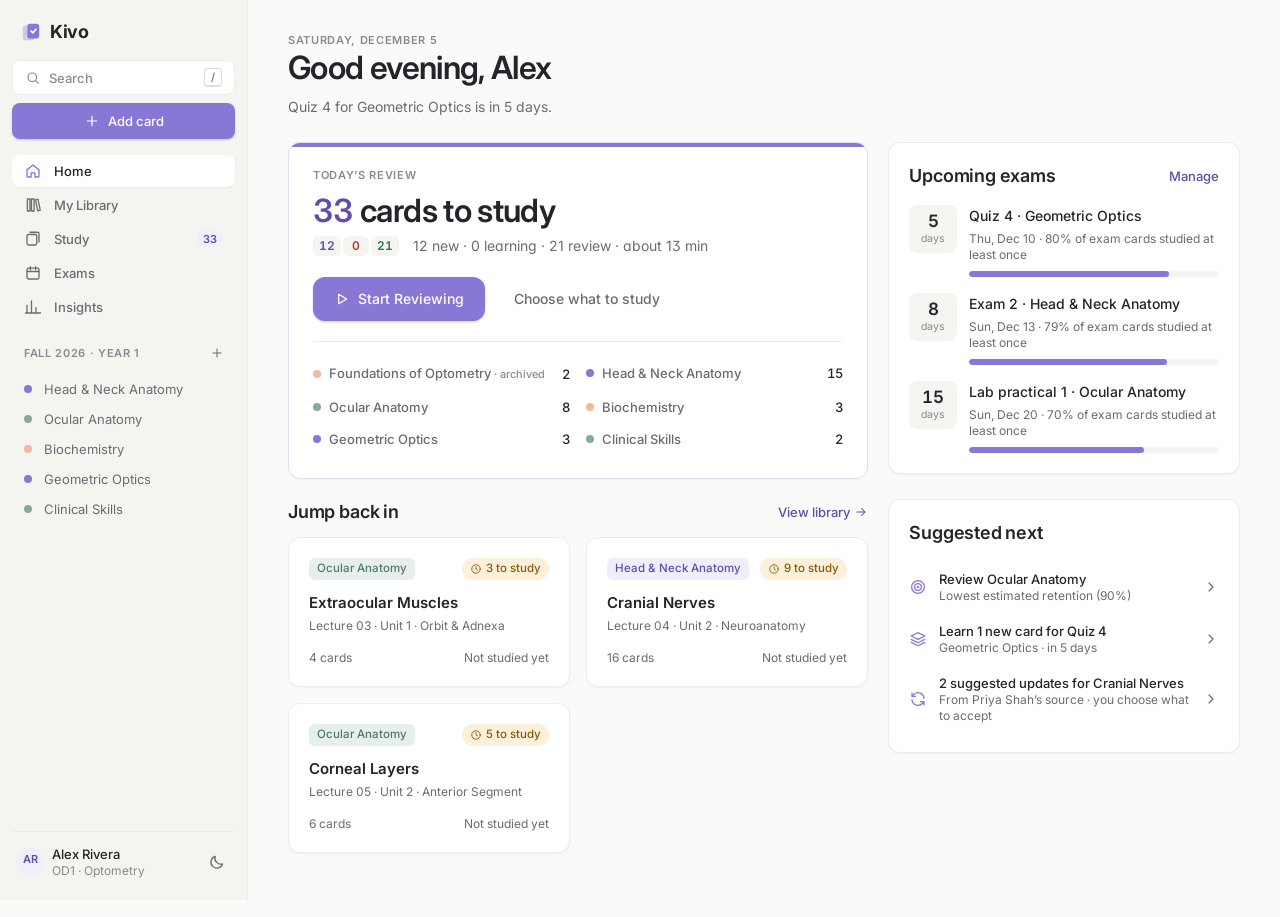
==== commit 9c5a483d: "Make Kivo a working Anki-style app with semesters - Local database (browser storage) with Semester >" ====
--- a/prototype/index.html
+++ b/prototype/index.html
@@ -27,6 +27,7 @@
   <noscript>Kivo’s prototype needs JavaScript enabled.</noscript>
   <script src="js/icons.js"></script>
   <script src="js/data.js"></script>
+  <script src="js/store.js"></script>
   <script src="js/app.js"></script>
 </body>
 </html>
--- a/prototype/css/tokens.css
+++ b/prototype/css/tokens.css
@@ -123,6 +123,10 @@
   --duration-base: 200ms;
   --duration-slow: 320ms;
 
+  --color-hero-border: var(--lavender-200);
+  --color-occ-hole: var(--neutral-700);
+  --color-on-rating: #FFFFFF;
+  --color-toast-bg: var(--neutral-900);
   color-scheme: light;
 }
 
@@ -156,8 +160,51 @@
   --shadow-1: 0 1px 2px rgba(0,0,0,.3);
   --shadow-2: 0 2px 8px rgba(0,0,0,.35);
   --shadow-3: 0 12px 32px rgba(0,0,0,.5);
+  --color-hero-border: #3A3A42;
+  --color-occ-hole: #0e0e11;
+  --color-on-rating: #17171B;
+  --color-toast-bg: #3A3A42;
   color-scheme: dark;
 }
+/* Follow the OS setting unless the viewer picked light explicitly */
+@media (prefers-color-scheme: dark) {
+  :root:not([data-theme="light"]) {
+    --color-bg:              #17171B;
+    --color-surface:         #1F1F24;
+    --color-surface-muted:   #26262C;
+    --color-surface-raised:  #2A2A31;
+    --color-surface-accent:  #2C2840;
+    --color-border:          #2E2E35;
+    --color-border-strong:   #3A3A42;
+    --color-text:            #EEEEF0;
+    --color-text-secondary:  #A9A9B2;
+    --color-text-tertiary:   #8A8A93;
+    --color-accent:          #9C8BE3;
+    --color-accent-hover:    #AE9FEA;
+    --color-accent-text:     #BDB1F0;
+    --color-accent-subtle:   #2C2840;
+    --color-sage-subtle:     #22302A;
+    --color-sage-text:       #A6C6B8;
+    --color-peach-subtle:    #3A2A23;
+    --color-peach-text:      #F3B99F;
+    --color-success-bg: #1F3328; --color-success-text: #8FD1A8;
+    --color-warning-bg: #3A2F17; --color-warning-text: #E8C277;
+    --color-danger-bg:  #3D2220; --color-danger-text:  #F0A099;
+    --rating-again: #F0A099;
+    --rating-hard:  #E8C277;
+    --rating-good:  #8FD1A8;
+    --rating-easy:  #BDB1F0;
+    --shadow-1: 0 1px 2px rgba(0,0,0,.3);
+    --shadow-2: 0 2px 8px rgba(0,0,0,.35);
+    --shadow-3: 0 12px 32px rgba(0,0,0,.5);
+    --color-hero-border: #3A3A42;
+    --color-occ-hole: #0e0e11;
+    --color-on-rating: #17171B;
+    --color-toast-bg: #3A3A42;
+    color-scheme: dark;
+  }
+}
+
 
 @media (prefers-reduced-motion: reduce) {
   :root {
--- a/prototype/css/app.css
+++ b/prototype/css/app.css
@@ -243,9 +243,8 @@
 /* ---------- Home ------------------------------------------------------- */
 .home-grid { display: grid; grid-template-columns: minmax(0, 1.65fr) minmax(0, 1fr); grid-template-areas: "hero exams" "recent next"; gap: var(--space-5); align-items: start; }
 .hero { grid-area: hero; }
-.hero { display: flex; flex-direction: column; gap: var(--space-5); padding: var(--space-6); background: linear-gradient(0deg, var(--color-surface), var(--color-surface)); border-color: var(--lavender-200); position: relative; overflow: hidden; }
+.hero { display: flex; flex-direction: column; gap: var(--space-5); padding: var(--space-6); background: linear-gradient(0deg, var(--color-surface), var(--color-surface)); border-color: var(--color-hero-border); position: relative; overflow: hidden; }
 .hero::before { content: ""; position: absolute; inset: 0 0 auto 0; height: 4px; background: var(--color-accent); }
-:root[data-theme="dark"] .hero { border-color: var(--color-border-strong); }
 .hero__count { font: var(--text-display); letter-spacing: -0.02em; margin-top: var(--space-2); }
 .hero__count .num { color: var(--color-accent-text); }
 .hero__meta { display: flex; align-items: center; gap: 6px; margin-top: var(--space-1); color: var(--color-text-secondary); }
@@ -281,7 +280,7 @@
 /* ---------- Library ---------------------------------------------------- */
 .course-grid { display: grid; grid-template-columns: repeat(auto-fill, minmax(240px, 1fr)); gap: var(--space-4); }
 .course-card { padding: 0; overflow: hidden; position: relative; transition: box-shadow var(--duration-base) var(--ease), transform var(--duration-base) var(--ease), border-color var(--duration-base); }
-.course-card:hover, .collection-card:hover, .explore-card:hover { box-shadow: var(--shadow-2); border-color: var(--color-border-strong); }
+.course-card:hover, .collection-card:hover { box-shadow: var(--shadow-2); border-color: var(--color-border-strong); }
 .course-card:hover { transform: translateY(-1px); }
 .course-card__link, .collection-card__link { position: absolute; inset: 0; z-index: 1; border-radius: inherit; }
 .course-card__band { height: 64px; padding: var(--space-3) var(--space-4); display: flex; align-items: flex-start; }
@@ -450,8 +449,7 @@
 .occ-editor .occ__skull { fill: var(--color-surface); }
 .occ__ridge { fill: none; stroke: var(--color-border-strong); stroke-width: 1.2; stroke-dasharray: 3 3; }
 .occ__sella { fill: var(--color-border); }
-.occ__hole { fill: var(--neutral-700); }
-:root[data-theme="dark"] .occ__hole { fill: #0e0e11; }
+.occ__hole { fill: var(--color-occ-hole); }
 .occ__leader { stroke: var(--color-text-tertiary); stroke-width: 1; }
 .occ__box { fill: var(--color-surface); stroke: var(--color-border-strong); }
 .occ__text { font: 500 11px var(--font-sans); fill: var(--color-text); }
@@ -513,23 +511,8 @@
 .next-list li .caption { white-space: nowrap; }
 .next-list__q { overflow: hidden; text-overflow: ellipsis; white-space: nowrap; min-width: 0; }
 
-/* ---------- Explore ---------------------------------------------------- */
-.result-count { margin: var(--space-5) 0 var(--space-3); }
-.explore-grid { display: grid; grid-template-columns: repeat(auto-fill, minmax(300px, 1fr)); gap: var(--space-4); }
-.explore-card { display: flex; flex-direction: column; gap: var(--space-2); transition: box-shadow var(--duration-base), border-color var(--duration-base); }
-.explore-card__head { display: flex; justify-content: space-between; }
-.explore-card__preview { display: flex; flex-direction: column; gap: 4px; padding: var(--space-3); margin: var(--space-2) 0; background: var(--color-surface-muted); border-radius: var(--radius-md); }
-.explore-card__preview li { font: var(--text-caption); color: var(--color-text-secondary); padding-left: 12px; position: relative; }
-.explore-card__preview li::before { content: ""; position: absolute; left: 0; top: 7px; width: 4px; height: 4px; border-radius: 50%; background: var(--color-accent); }
-.explore-card__creator { display: flex; gap: var(--space-2); align-items: center; font: var(--text-caption); color: var(--color-text-secondary); }
-.explore-card__creator strong { color: var(--color-text); font-weight: 500; }
-.explore-card__creator small { color: var(--color-text-tertiary); }
-.explore-card__foot { display: flex; justify-content: space-between; align-items: center; gap: var(--space-2); margin-top: auto; padding-top: var(--space-3); border-top: 1px solid var(--color-border); flex-wrap: wrap; }
-.preview-cards { display: grid; gap: var(--space-2); margin: var(--space-4) 0; }
-
 /* ---------- Insights --------------------------------------------------- */
-.recommend { display: flex; gap: var(--space-4); align-items: center; margin-top: var(--space-6); border-color: var(--lavender-200); background: var(--color-surface-accent); }
-:root[data-theme="dark"] .recommend { border-color: var(--color-border-strong); }
+.recommend { display: flex; gap: var(--space-4); align-items: center; margin-top: var(--space-6); border-color: var(--color-hero-border); background: var(--color-surface-accent); }
 .recommend__icon { width: 44px; height: 44px; border-radius: var(--radius-md); display: grid; place-items: center; background: var(--color-surface); color: var(--color-accent-text); flex: none; }
 .recommend__body { flex: 1; display: flex; flex-direction: column; gap: 2px; }
 .stat-row { display: grid; grid-template-columns: repeat(4, 1fr); gap: var(--space-4); margin-top: var(--space-5); }
@@ -623,13 +606,11 @@
 .prose p { color: var(--color-text-secondary); }
 .rating-explain { display: flex; flex-direction: column; gap: var(--space-2); }
 .rating-explain li { display: flex; gap: var(--space-3); align-items: baseline; color: var(--color-text-secondary); }
-.rating-pill { flex: none; width: 56px; text-align: center; font: 600 12px/22px var(--font-sans); color: #fff; border-radius: var(--radius-full); }
-:root[data-theme="dark"] .rating-pill { color: #17171B; }
+.rating-pill { flex: none; width: 56px; text-align: center; font: 600 12px/22px var(--font-sans); color: var(--color-on-rating); border-radius: var(--radius-full); }
 
 /* ---------- Toast ------------------------------------------------------ */
 .toast-root { position: fixed; bottom: var(--space-6); left: 50%; transform: translateX(-50%); z-index: 60; display: flex; flex-direction: column; gap: var(--space-2); align-items: center; width: max-content; max-width: calc(100vw - 32px); }
-.toast { display: flex; align-items: center; gap: var(--space-3); padding: 8px 8px 8px 14px; border-radius: var(--radius-lg); background: var(--neutral-900); color: #fff; box-shadow: var(--shadow-3); font: var(--text-label); font-weight: 400; animation: toast-in var(--duration-slow) var(--ease); }
-:root[data-theme="dark"] .toast { background: #3A3A42; }
+.toast { display: flex; align-items: center; gap: var(--space-3); padding: 8px 8px 8px 14px; border-radius: var(--radius-lg); background: var(--color-toast-bg); color: #fff; box-shadow: var(--shadow-3); font: var(--text-label); font-weight: 400; animation: toast-in var(--duration-slow) var(--ease); }
 .toast--success > .icon { color: #A6D9B9; }
 .toast--error > .icon { color: #F0A099; }
 .toast .btn--ghost { color: #D6CFF5; height: 28px; }
@@ -668,11 +649,12 @@
   .app { display: block; }
   .sidebar { display: none; }
   .appbar {
-    display: flex; position: sticky; top: 0; z-index: 20; align-items: center; justify-content: space-between;
-    padding: var(--space-2) var(--space-4); padding-top: max(var(--space-2), env(safe-area-inset-top));
+    display: flex; position: sticky; top: env(safe-area-inset-top, 0px); z-index: 20; align-items: center; justify-content: space-between;
+    padding: var(--space-2) var(--space-4);
     background: color-mix(in srgb, var(--color-bg) 85%, transparent); backdrop-filter: saturate(180%) blur(16px); -webkit-backdrop-filter: saturate(180%) blur(16px);
     border-bottom: 0.5px solid var(--color-border);
   }
+  body::before { content: ""; position: fixed; inset: 0 0 auto; height: env(safe-area-inset-top, 0px); z-index: 21; background: var(--color-bg); }
   .appbar__actions { display: flex; align-items: center; gap: var(--space-2); }
   .tabbar {
     display: grid; grid-template-columns: repeat(5, 1fr); position: fixed; left: 0; right: 0; bottom: 0; z-index: 20;
@@ -699,7 +681,7 @@
   .search { max-width: none; height: 44px; }
   .toolbar__group { justify-content: space-between; }
   .select { height: 40px; }
-  .course-grid, .collection-grid, .explore-grid { grid-template-columns: 1fr; }
+  .course-grid, .collection-grid { grid-template-columns: 1fr; }
   .collection-aside { grid-template-columns: 1fr; }
   .mode-grid { grid-template-columns: 1fr 1fr; }
   .template-grid { grid-template-columns: none; grid-auto-flow: column; grid-auto-columns: 62%; overflow-x: auto; scroll-snap-type: x mandatory; padding-bottom: var(--space-2); margin: 0 calc(var(--space-4) * -1); padding-inline: var(--space-4); }
@@ -734,3 +716,284 @@
 @media (prefers-contrast: more) {
   :root { --color-border: var(--neutral-300); --color-border-strong: var(--neutral-500); --color-text-secondary: var(--neutral-700); }
 }
+
+/* ---------- Personal-first sharing ------------------------------------ */
+.principle { display: flex; gap: var(--space-3); padding: var(--space-4); border-radius: var(--radius-lg); background: var(--color-accent-subtle); }
+.principle > .icon { color: var(--color-accent-text); margin-top: 2px; }
+.principle > div { display: flex; flex-direction: column; gap: 4px; }
+.personal-note { display: flex; gap: var(--space-2); align-items: flex-start; padding: var(--space-3); margin-bottom: var(--space-4); border-radius: var(--radius-md); background: var(--color-surface-muted); }
+.personal-note .icon { margin-top: 1px; color: var(--color-text-tertiary); }
+.collection-aside .people { margin-top: var(--space-2); }
+.switch--block { align-items: flex-start; margin: 0; }
+.switch--block .switch__track { margin-top: 2px; }
+.switch--block > span:last-child { display: flex; flex-direction: column; gap: 2px; }
+.switch--block strong { font: var(--text-label); }
+.switch--block small { font: var(--text-caption); color: var(--color-text-secondary); }
+.suggest-list { display: flex; flex-direction: column; gap: var(--space-3); }
+.suggest-item { display: flex; flex-direction: column; gap: 6px; align-items: flex-start; padding: var(--space-4); border: 1px solid var(--color-border); border-radius: var(--radius-lg); }
+.suggest-item.is-protected { background: var(--color-surface-muted); }
+.suggest-item.is-done { opacity: .7; }
+.suggest-item__actions { display: flex; gap: var(--space-2); align-self: flex-end; }
+.diff del { color: var(--color-danger-text); background: var(--color-danger-bg); text-decoration: line-through; padding: 0 4px; border-radius: 4px; }
+.diff ins { color: var(--color-success-text); background: var(--color-success-bg); text-decoration: none; padding: 0 4px; border-radius: 4px; }
+
+/* ---------- Recall checklist ----------------------------------------- */
+.checklist { display: flex; flex-direction: column; gap: var(--space-2); padding: var(--space-4); border-radius: var(--radius-md); border: 1px solid var(--color-border); }
+.checklist__title { display: flex; justify-content: space-between; align-items: center; }
+.checklist__points { display: flex; flex-wrap: wrap; gap: var(--space-2); }
+.point { display: inline-flex; align-items: center; gap: 6px; min-height: 32px; padding: 0 12px; border-radius: var(--radius-full); border: 1px solid var(--color-border-strong); background: var(--color-surface); font: var(--text-label); color: var(--color-text-secondary); transition: background var(--duration-fast), border-color var(--duration-fast); }
+.point:hover { border-color: var(--color-accent); color: var(--color-text); }
+.point.is-on { background: var(--color-success-bg); border-color: var(--sage-500); color: var(--color-success-text); }
+.checklist__sug--again { color: var(--rating-again); } .checklist__sug--hard { color: var(--rating-hard); } .checklist__sug--good { color: var(--rating-good); }
+.rating.is-suggested { border-width: 2px; }
+.rating--again.is-suggested { border-color: var(--rating-again); } .rating--hard.is-suggested { border-color: var(--rating-hard); } .rating--good.is-suggested { border-color: var(--rating-good); }
+.rating__sug { position: absolute; top: -9px; left: 50%; transform: translateX(-50%); font: 600 10px/16px var(--font-sans); padding: 0 6px; border-radius: var(--radius-full); background: var(--color-text); color: var(--color-surface); text-transform: uppercase; letter-spacing: .04em; }
+@media (max-width: 760px) { .point { min-height: 40px; } }
+
+/* ---------- Practice quiz -------------------------------------------- */
+.quiz-setup { display: grid; grid-template-columns: minmax(0, 1fr) 360px; gap: var(--space-5); margin-top: var(--space-6); align-items: start; }
+.quiz-setup__form .heading { margin-bottom: var(--space-4); }
+.quiz-setup__form .field select { max-width: 360px; }
+.chip-check { cursor: pointer; }
+.chip-check input { position: absolute; opacity: 0; }
+.chip-check span { display: inline-flex; align-items: center; gap: 6px; height: 34px; padding: 0 14px; border-radius: var(--radius-full); border: 1px solid var(--color-border-strong); background: var(--color-surface); font: var(--text-label); }
+.chip-check span .icon { display: none; }
+.chip-check input:checked + span { border-color: var(--color-accent); background: var(--color-accent-subtle); color: var(--color-accent-text); }
+.chip-check input:checked + span .icon { display: block; }
+.chip-check input:focus-visible + span { outline: 2px solid var(--color-focus); outline-offset: 2px; }
+.quiz-how { display: flex; flex-direction: column; gap: var(--space-4); }
+.how-list { display: flex; flex-direction: column; gap: var(--space-3); }
+.how-list li { display: flex; gap: var(--space-3); font: var(--text-caption); color: var(--color-text-secondary); }
+.how-list .icon { color: var(--color-accent-text); margin-top: 1px; }
+.how-list strong { color: var(--color-text); font-weight: 600; }
+.quiz-sample { padding: var(--space-3) var(--space-4); border-radius: var(--radius-md); background: var(--color-surface-muted); display: flex; flex-direction: column; gap: 4px; }
+.quiz__score { margin-left: auto; }
+.mcq--tf { flex-direction: row; } .mcq--tf li { flex: 1; }
+.quiz-feedback { display: flex; gap: var(--space-2); flex-wrap: wrap; align-items: baseline; padding: var(--space-3) var(--space-4); border-radius: var(--radius-md); font: var(--text-body); }
+.quiz-feedback--ok { background: var(--color-success-bg); color: var(--color-success-text); }
+.quiz-feedback--miss { background: var(--color-danger-bg); color: var(--color-danger-text); }
+.source-card { display: flex; flex-direction: column; gap: 4px; padding: var(--space-3) var(--space-4); border-radius: var(--radius-md); border: 1px solid var(--color-border); border-left: 3px solid var(--color-accent); }
+.source-card .overline { display: flex; gap: 4px; align-items: center; }
+.quiz-results { display: flex; flex-direction: column; gap: var(--space-4); }
+.missed-list { display: flex; flex-direction: column; gap: var(--space-3); }
+.missed-list li { display: flex; gap: var(--space-3); align-items: flex-start; }
+@media (max-width: 980px) { .quiz-setup { grid-template-columns: 1fr; } }
+@media (max-width: 760px) { .mcq--tf { flex-direction: column; } .quiz__score { display: none; } }
+
+/* ---------- Exams ------------------------------------------------------ */
+a.exam { border-radius: var(--radius-md); margin: calc(var(--space-2) * -1); padding: var(--space-2); }
+a.exam:hover { background: var(--color-surface-muted); }
+.exams-empty { display: flex; flex-direction: column; gap: var(--space-3); align-items: flex-start; }
+.exams-empty--page { align-items: center; text-align: center; padding: var(--space-12) var(--space-6); margin-top: var(--space-6); }
+.exams-empty--page > .icon { color: var(--color-accent-text); }
+.exam-cards { display: flex; flex-direction: column; gap: var(--space-3); }
+.exam-card { display: grid; grid-template-columns: 64px minmax(0, 1fr) auto; gap: var(--space-4); align-items: start; }
+.exam-card.is-soon { border-color: var(--color-hero-border); }
+.exam-card.is-past { opacity: .7; box-shadow: none; }
+.exam-card__date { display: flex; flex-direction: column; align-items: center; padding: var(--space-2) 0; border-radius: var(--radius-md); background: var(--color-surface-muted); }
+.is-soon .exam-card__date { background: var(--color-accent-subtle); color: var(--color-accent-text); }
+.exam-card__month, .exam-card__dow { font: var(--text-overline); text-transform: uppercase; letter-spacing: .06em; color: var(--color-text-tertiary); }
+.is-soon .exam-card__month, .is-soon .exam-card__dow { color: inherit; }
+.exam-card__day { font: 600 24px/30px var(--font-sans); font-variant-numeric: tabular-nums; }
+.exam-card__body { display: flex; flex-direction: column; gap: 6px; min-width: 0; }
+.exam-card__top { display: flex; gap: var(--space-2); flex-wrap: wrap; align-items: center; }
+.exam-card__when { color: var(--color-text); font-weight: 600; }
+.exam-card__cov { display: flex; flex-direction: column; gap: 6px; margin-top: var(--space-1); max-width: 520px; }
+.exam-card__actions { display: flex; gap: var(--space-2); }
+.tag--link { padding: 2px 8px; border-radius: var(--radius-full); background: var(--color-surface-muted); color: var(--color-text-secondary); }
+.tag--link:hover { color: var(--color-accent-text); background: var(--color-accent-subtle); }
+.past-exams { margin-top: var(--space-6); }
+.past-exams summary { cursor: pointer; margin-bottom: var(--space-3); }
+.check-list { display: flex; flex-direction: column; gap: 2px; max-height: 220px; overflow-y: auto; border: 1px solid var(--color-border); border-radius: var(--radius-md); padding: var(--space-1); }
+.check-row { display: flex; gap: var(--space-3); align-items: flex-start; padding: var(--space-2); border-radius: var(--radius-sm); cursor: pointer; }
+.check-row:hover { background: var(--color-surface-muted); }
+.check-row input { accent-color: var(--color-accent); margin-top: 3px; }
+.check-row span { display: flex; flex-direction: column; }
+.check-row strong { font: var(--text-label); }
+.check-row small { font: var(--text-caption); color: var(--color-text-tertiary); }
+.field__error { font: var(--text-caption); color: var(--color-danger-text); background: var(--color-danger-bg); padding: var(--space-2) var(--space-3); border-radius: var(--radius-sm); }
+.btn--danger { color: var(--color-danger-text); }
+.btn--danger:hover { background: var(--color-danger-bg); color: var(--color-danger-text); }
+.source-grid { display: grid; grid-template-columns: 1fr 1fr; gap: var(--space-3); }
+.source { padding: var(--space-4); border: 1px solid var(--color-border); border-radius: var(--radius-lg); display: flex; flex-direction: column; gap: var(--space-2); }
+.howto { list-style: decimal; padding-left: 18px; display: flex; flex-direction: column; gap: 4px; font: var(--text-caption); color: var(--color-text-secondary); }
+.howto strong { color: var(--color-text); font-weight: 600; }
+.dropzone { cursor: pointer; text-align: center; }
+.dropzone.is-over { border-color: var(--color-accent); background: var(--color-accent-subtle); }
+.dropzone:focus-within { outline: 2px solid var(--color-focus); outline-offset: 2px; }
+.import-list { display: flex; flex-direction: column; border: 1px solid var(--color-border); border-radius: var(--radius-md); }
+.import-row { display: flex; align-items: center; gap: var(--space-3); padding: var(--space-3); border-top: 1px solid var(--color-border); }
+.import-row:first-child { border-top: 0; }
+.import-row input { accent-color: var(--color-accent); width: 16px; height: 16px; flex: none; }
+.import-row__main { flex: 1; display: flex; flex-direction: column; min-width: 0; cursor: pointer; }
+.import-row__main strong { font: var(--text-label); }
+.import-row__main small { font: var(--text-caption); color: var(--color-text-tertiary); }
+.import-row__course { padding: 6px 8px; border-radius: var(--radius-md); border: 1px solid var(--color-border-strong); background: var(--color-surface); font: var(--text-label); max-width: 180px; }
+.import-row__course.is-missing { border-color: var(--color-warning-text); background: var(--color-warning-bg); }
+.import-row.is-dup { opacity: .65; }
+@media (max-width: 760px) {
+  .exam-card { grid-template-columns: 52px minmax(0, 1fr); }
+  .exam-card__actions { grid-column: 1 / -1; }
+  .source-grid { grid-template-columns: 1fr; }
+  .import-row { flex-wrap: wrap; }
+  .import-row__course { max-width: none; flex-basis: 100%; margin-left: 28px; }
+}
+
+/* ======================================================================
+   Real library: semesters, units, deck tree, card browser, menus
+   ====================================================================== */
+.sidebar__actions { display: flex; flex-direction: column; gap: var(--space-2); }
+.sidebar__new { width: 100%; }
+.sidebar__section-head { display: flex; align-items: center; justify-content: space-between; padding-right: var(--space-1); }
+.sidebar__section-head .overline { white-space: nowrap; overflow: hidden; text-overflow: ellipsis; }
+@media (max-width: 980px) { .sidebar__new { width: 44px; padding: 0; } .sidebar__new span, .sidebar__section-head { display: none; } }
+
+/* New / learning / review counts, Anki-style */
+.counts { display: inline-flex; gap: 2px; font: 600 12px/20px var(--font-sans); font-variant-numeric: tabular-nums; }
+.cnt { min-width: 26px; padding: 0 6px; border-radius: var(--radius-sm); text-align: center; background: var(--color-surface-muted); }
+.cnt--new { color: var(--color-accent-text); }
+.cnt--learn { color: var(--color-danger-text); }
+.cnt--review { color: var(--color-success-text); }
+.counts--compact .cnt { min-width: 22px; }
+.session__counts { display: inline-flex; gap: 4px; font: 600 12px/20px var(--font-sans); font-variant-numeric: tabular-nums; }
+.session__counts .cnt.is-current { text-decoration: underline; text-underline-offset: 3px; background: var(--color-surface); box-shadow: inset 0 0 0 1px var(--color-border-strong); }
+.hero__meta .counts { margin-right: var(--space-2); }
+.btn.is-quiet { opacity: .55; }
+.btn.is-quiet:hover { opacity: 1; }
+.btn--danger-solid { background: var(--color-danger-text); color: var(--color-surface); }
+.btn--danger-solid:hover { filter: brightness(1.08); }
+.stack-h--end { justify-content: flex-end; }
+.muted { color: var(--color-text-tertiary); }
+
+/* Menus */
+.menu { position: relative; }
+.menu > summary { list-style: none; cursor: pointer; }
+.menu > summary::-webkit-details-marker { display: none; }
+.menu[open] > summary { background: var(--color-surface-muted); color: var(--color-text); }
+.menu__list { position: absolute; right: 0; top: calc(100% + 4px); z-index: 30; min-width: 220px; padding: var(--space-1); border-radius: var(--radius-lg); border: 1px solid var(--color-border); background: var(--color-surface-raised); box-shadow: var(--shadow-3); display: flex; flex-direction: column; }
+.menu__list hr { border: 0; border-top: 1px solid var(--color-border); margin: var(--space-1) 0; }
+.menu__item { display: flex; align-items: center; gap: var(--space-2); padding: 8px 10px; border-radius: var(--radius-sm); font: var(--text-label); font-weight: 400; color: var(--color-text); text-align: left; }
+.menu__item:hover, .menu__item:focus-visible { background: var(--color-surface-muted); }
+.menu__item .icon { color: var(--color-text-secondary); }
+.menu__item.is-danger, .menu__item.is-danger .icon { color: var(--color-danger-text); }
+
+/* Library semesters + archive */
+.semester { display: flex; flex-direction: column; gap: var(--space-3); margin-top: var(--space-8); }
+.semester__head { display: flex; align-items: center; justify-content: space-between; gap: var(--space-3); flex-wrap: wrap; padding-bottom: var(--space-2); border-bottom: 1px solid var(--color-border); }
+.semester__title { display: flex; align-items: center; gap: var(--space-2); flex-wrap: wrap; min-width: 0; }
+.semester.is-archived .course-card { opacity: .85; }
+.course-card--add { display: flex; flex-direction: column; align-items: center; justify-content: center; gap: var(--space-2); min-height: 200px; border: 1.5px dashed var(--color-border-strong); border-radius: var(--radius-lg); color: var(--color-text-secondary); font: var(--text-label); background: transparent; }
+.course-card--add:hover { border-color: var(--color-accent); color: var(--color-accent-text); background: var(--color-accent-subtle); }
+.archive { margin-top: var(--space-10); border: 1px solid var(--color-border); border-radius: var(--radius-lg); background: var(--color-surface-muted); }
+.archive > summary { list-style: none; cursor: pointer; display: flex; align-items: center; gap: var(--space-2); padding: var(--space-4) var(--space-5); flex-wrap: wrap; }
+.archive > summary::-webkit-details-marker { display: none; }
+.archive > summary .caption { flex: 1; }
+.archive__chev { transition: transform var(--duration-base) var(--ease); color: var(--color-text-tertiary); }
+.archive[open] .archive__chev { transform: rotate(180deg); }
+.archive__body { padding: 0 var(--space-5) var(--space-5); }
+.archive__body .semester:first-child { margin-top: 0; }
+.library-foot { margin-top: var(--space-10); text-align: center; }
+
+/* Course page: units and collections */
+.course-body { display: flex; flex-direction: column; gap: var(--space-4); margin-top: var(--space-6); }
+.unit { padding: 0; overflow: visible; }
+.unit__head { display: flex; align-items: center; justify-content: space-between; gap: var(--space-3); flex-wrap: wrap; padding: var(--space-4) var(--space-5); border-bottom: 1px solid var(--color-border); }
+.unit__title { display: flex; align-items: center; gap: var(--space-2); min-width: 0; flex-wrap: wrap; }
+.unit__icon { width: 32px; height: 32px; border-radius: var(--radius-md); display: inline-grid; place-items: center; background: var(--color-accent-subtle); color: var(--color-accent-text); flex: none; }
+.unit__actions { display: flex; align-items: center; gap: var(--space-2); }
+.unit__empty { display: flex; align-items: center; justify-content: space-between; gap: var(--space-3); padding: var(--space-4) var(--space-5); flex-wrap: wrap; }
+.deck-list { display: flex; flex-direction: column; padding: var(--space-1); }
+.deck-row { display: flex; align-items: center; gap: var(--space-3); padding: var(--space-2) var(--space-3); border-radius: var(--radius-md); }
+.deck-row:hover { background: var(--color-surface-muted); }
+.deck-row__main { display: flex; align-items: center; gap: var(--space-3); flex: 1; min-width: 0; padding: var(--space-1) 0; }
+.deck-row__meta { display: flex; align-items: center; gap: var(--space-2); flex-wrap: wrap; justify-content: flex-end; }
+.unit .row__icon { width: 32px; height: 32px; background: var(--color-surface-muted); color: var(--color-text-secondary); }
+
+/* Study tree (Anki deck list) */
+.tree-wrap { margin-top: var(--space-6); }
+.tree th[scope="row"] { display: flex; align-items: center; gap: var(--space-2); white-space: normal; }
+.tree .cnt-col { width: 64px; text-align: right; font-variant-numeric: tabular-nums; font-weight: 600; }
+.tree .cnt-col--new { color: var(--color-accent-text); } .tree .cnt-col--learn { color: var(--color-danger-text); } .tree .cnt-col--review { color: var(--color-success-text); }
+.tree thead .cnt-col { font-weight: 600; }
+.tree__go { width: 110px; text-align: right; }
+.tree tbody tr { cursor: default; }
+.tree__row--sem { background: var(--color-surface-muted); }
+.tree__row--sem th { font: var(--text-subhead); }
+.tree__row--course th { font-weight: 600; }
+.tree__row--unit th { font-weight: 500; color: var(--color-text-secondary); }
+.tree__row--deck th { font-weight: 400; }
+.tree__row.is-done td.cnt-col { color: var(--color-text-tertiary); font-weight: 400; }
+.tree__indent { display: inline-block; width: 20px; flex: none; }
+.tree__toggle { width: 24px; height: 24px; display: inline-grid; place-items: center; border-radius: var(--radius-sm); color: var(--color-text-tertiary); flex: none; }
+.tree__toggle:hover { background: var(--color-surface-muted); color: var(--color-text); }
+.tree a:hover { text-decoration: underline; }
+
+/* Card browser */
+.browser__tools { display: flex; gap: var(--space-3); align-items: center; flex-wrap: wrap; margin-bottom: var(--space-3); }
+.search--sm { height: 32px; max-width: 260px; }
+.filter-chips { display: flex; gap: var(--space-1); flex-wrap: wrap; }
+.tab--ghost { border: 1px solid var(--color-border); }
+.tab--ghost.is-active { background: var(--color-accent-subtle); color: var(--color-accent-text); border-color: var(--color-hero-border); }
+.card-row { position: relative; grid-template-columns: 128px 1fr auto; }
+.card-row__link { position: absolute; inset: 0; z-index: 0; border-radius: var(--radius-sm); }
+.card-row:hover { background: var(--color-surface-muted); }
+.card-row > *:not(.card-row__link) { position: relative; z-index: 1; pointer-events: none; }
+.card-row__meta { display: flex; align-items: center; gap: var(--space-2); pointer-events: auto !important; }
+.card-row.is-suspended { opacity: .6; }
+.flag { color: var(--color-peach-text); display: inline-flex; }
+
+/* Collection modes: two tiles */
+.mode-grid--two { grid-template-columns: 1fr 1fr; margin-bottom: 0; }
+.modes { padding: var(--space-4); }
+
+/* Editor */
+.builder-deck { display: flex; align-items: flex-end; gap: var(--space-3); flex-wrap: wrap; margin-top: var(--space-5); }
+.field--inline { margin: 0; min-width: 280px; }
+.field--inline select { padding: 9px 12px; border-radius: var(--radius-md); border: 1px solid var(--color-border-strong); background: var(--color-surface); }
+.template-grid--four { grid-template-columns: repeat(4, 1fr); }
+.ta-rev { flex-direction: row; gap: 6px; } .ta-rev i { width: 26px; height: 18px; border-radius: 4px; } .ta-rev b { width: 26px; height: 18px; border-radius: 4px; }
+.preview-ords { display: flex; gap: var(--space-1); margin-bottom: var(--space-2); }
+.note-info { margin: var(--space-5) calc(var(--space-5) * -1) calc(var(--space-5) * -1); padding: var(--space-4) var(--space-5); border-top: 1px solid var(--color-border); display: flex; flex-direction: column; gap: var(--space-3); }
+.note-info__cards { display: flex; flex-direction: column; gap: var(--space-2); }
+.note-info__cards li { display: flex; gap: var(--space-3); align-items: center; font: var(--text-label); font-weight: 400; flex-wrap: wrap; }
+.note-info__cards li > span:first-child { min-width: 120px; }
+.note-info__cards .caption { flex: 1; }
+.disclosure + .note-info { margin-top: 0; }
+.flashcard__tools { display: inline-flex; align-items: center; gap: 2px; }
+.tag--new { color: var(--color-accent-text); font-weight: 600; }
+.tag--learn { color: var(--color-danger-text); font-weight: 600; }
+
+/* Forms & dialogs */
+.danger-box { display: flex; flex-direction: column; gap: var(--space-3); padding: var(--space-4); border-radius: var(--radius-md); background: var(--color-danger-bg); color: var(--color-text); }
+.danger-box .stack-h { justify-content: flex-end; }
+.radio-stack { display: flex; flex-direction: column; gap: var(--space-2); }
+.radio-card span > input, .radio-card span > select { margin-top: 6px; width: 100%; padding: 7px 10px; border-radius: var(--radius-md); border: 1px solid var(--color-border-strong); background: var(--color-surface); font: var(--text-body); }
+.radio-card > span { flex: 1; min-width: 0; }
+.field-row--tight { gap: var(--space-2); grid-template-columns: 1fr 2fr; }
+.imp-preview summary { cursor: pointer; }
+.imp-preview ul { display: flex; flex-direction: column; gap: 6px; margin-top: var(--space-2); max-height: 220px; overflow-y: auto; }
+.imp-preview li { display: grid; grid-template-columns: 1fr 1fr auto; gap: var(--space-2); font: var(--text-caption); color: var(--color-text-secondary); padding: 6px 8px; border-radius: var(--radius-sm); background: var(--color-surface-muted); }
+.imp-preview li strong { color: var(--color-text); font-weight: 500; }
+.imp-preview li.is-dup { opacity: .6; }
+.imp-preview em { font-style: normal; color: var(--color-warning-text); }
+.modal__body > h3.overline { margin-top: var(--space-2); }
+.field input[type="range"] { padding: 0; border: 0; accent-color: var(--color-accent); }
+
+@media (max-width: 1180px) { .template-grid--four { grid-template-columns: repeat(2, 1fr); } }
+@media (max-width: 760px) {
+  .semester__head, .unit__head { align-items: flex-start; }
+  .deck-row { flex-wrap: wrap; }
+  .deck-row__meta { order: 3; width: 100%; justify-content: flex-start; padding-left: 44px; }
+  .mode-grid--two { grid-template-columns: 1fr; }
+  .template-grid--four { grid-template-columns: none; }
+  .card-row { grid-template-columns: 1fr; }
+  .card-row__meta { justify-content: flex-start; }
+  .tree .cnt-col { width: 36px; } .tree__go { width: auto; } .tree__go .btn { padding: 0 10px; }
+  .tree__indent { width: 10px; }
+  .field--inline { min-width: 0; width: 100%; }
+  .menu__list { right: -8px; }
+  .page-header__actions { grid-template-columns: 1fr 1fr; }
+  .page-header__actions .menu { justify-self: end; }
+}
+.field input[type="checkbox"], .field input[type="radio"] { width: auto; padding: 0; border: 0; box-shadow: none; flex: none; }
+.radio-card > input { margin-top: 3px; }
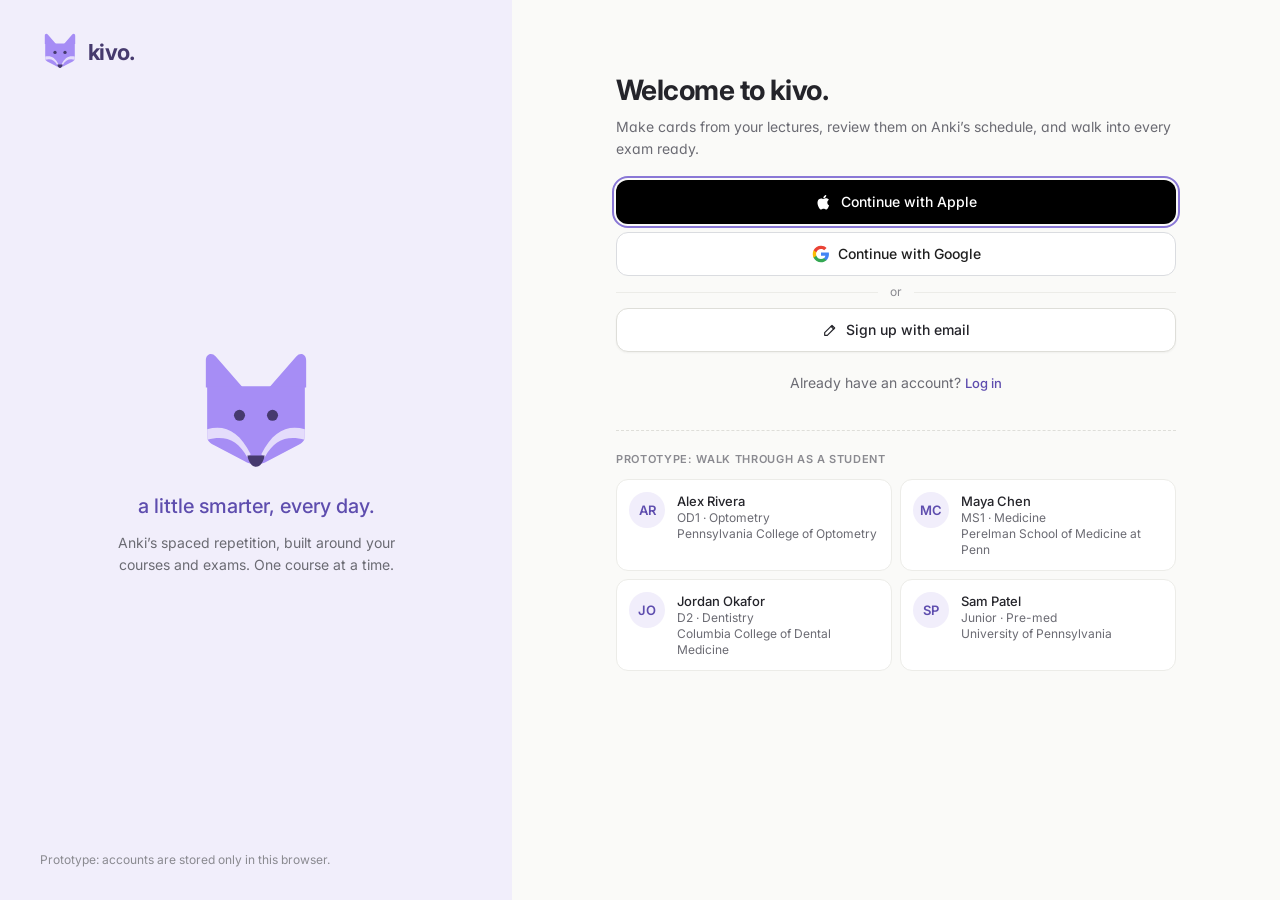
==== commit 8bc4d55f: "Add sign up, onboarding and four student personas; simplify collection page - Sign up with Apple, Go" ====
--- a/prototype/index.html
+++ b/prototype/index.html
@@ -27,7 +27,9 @@
   <noscript>Kivo’s prototype needs JavaScript enabled.</noscript>
   <script src="js/icons.js"></script>
   <script src="js/data.js"></script>
+  <script src="js/personas.js"></script>
   <script src="js/store.js"></script>
+  <script src="js/onboarding.js"></script>
   <script src="js/app.js"></script>
 </body>
 </html>
--- a/prototype/css/app.css
+++ b/prototype/css/app.css
@@ -997,3 +997,154 @@
 }
 .field input[type="checkbox"], .field input[type="radio"] { width: auto; padding: 0; border: 0; box-shadow: none; flex: none; }
 .radio-card > input { margin-top: 3px; }
+.hero__sources--courses { grid-template-columns: 1fr; }
+.hero__sources--courses a { padding-block: 8px; }
+.hero__sources--courses .hero__source-name { display: flex; flex-direction: column; }
+.hero__sources--courses .hero__source-name small.caption { font-size: 11.5px; }
+.hero__source-go { display: inline-flex; align-items: center; gap: 4px; font: var(--text-label); color: var(--color-accent-text); margin-left: var(--space-2); }
+
+/* Compact home: hero left; exams + jump back in stacked right */
+.page-header--home { margin-bottom: var(--space-4); }
+.page-header--home .display { font-size: 28px; line-height: 36px; }
+.page-header--home .lede { margin-top: 2px; }
+.home-grid { grid-template-columns: minmax(0, 1.6fr) minmax(0, 1fr); grid-template-areas: "hero exams" "hero recent"; grid-template-rows: auto 1fr; gap: var(--space-4); }
+.home-grid .hero { gap: var(--space-4); padding: var(--space-5); }
+.home-grid .hero__actions { margin-top: var(--space-4); }
+.home-grid .card__head { margin-bottom: var(--space-3); }
+.home-grid .exams { padding: var(--space-4) var(--space-5); }
+.home-grid .exam-list { gap: var(--space-3); }
+.home-grid .home-recent { padding: var(--space-4) var(--space-5); }
+.recent-list { display: flex; flex-direction: column; margin: 0 calc(var(--space-2) * -1); }
+.recent-list a { display: flex; align-items: center; gap: var(--space-3); padding: 7px var(--space-2); border-radius: var(--radius-md); }
+.recent-list a:hover { background: var(--color-surface-muted); }
+.recent-list__main { flex: 1; min-width: 0; display: flex; flex-direction: column; }
+.recent-list__main strong { font: var(--text-label); white-space: nowrap; overflow: hidden; text-overflow: ellipsis; }
+.recent-list__main small { font: var(--text-caption); color: var(--color-text-tertiary); white-space: nowrap; overflow: hidden; text-overflow: ellipsis; }
+.hero__sources--courses a { padding-block: 5px; }
+@media (max-width: 980px) { .home-grid { grid-template-columns: minmax(0, 1fr); grid-template-areas: "hero" "exams" "recent"; grid-template-rows: none; } }
+@media (max-width: 760px) { .home-grid .hero__actions { flex-direction: column; align-items: stretch; } .home-grid .hero__actions .btn { width: 100%; flex: none; } }
+
+/* Fox logo */
+.brand__mark { display: inline-flex; }
+.brand__name { font-weight: 700; letter-spacing: -0.03em; }
+
+/* ======================================================================
+   Onboarding: sign up, log in, program setup
+   ====================================================================== */
+body.is-onboarding .app { display: block; }
+.ob { min-height: 100vh; min-height: 100dvh; display: grid; grid-template-columns: minmax(320px, 40%) 1fr; background: var(--color-bg); }
+.ob__brand { position: sticky; top: 0; height: 100vh; height: 100dvh; display: flex; flex-direction: column; justify-content: space-between; padding: var(--space-8) var(--space-10); background: var(--color-surface-accent); }
+.ob__brand-top { display: flex; align-items: center; gap: var(--space-2); }
+.ob__word { font: 700 22px/1 var(--font-sans); letter-spacing: -0.03em; color: #463A6E; }
+:root[data-theme="dark"] .ob__word { color: var(--color-accent-text); }
+.ob__brand-mid { display: flex; flex-direction: column; align-items: center; text-align: center; gap: var(--space-3); }
+.ob__tag { font: 500 20px/28px var(--font-sans); color: var(--color-accent-text); }
+.ob__pitch { font: var(--text-body); color: var(--color-text-secondary); max-width: 34ch; }
+.ob__fine { font: var(--text-caption); color: var(--color-text-tertiary); }
+.ob__main { display: flex; flex-direction: column; padding: var(--space-8) var(--space-10); padding-left: max(var(--space-10), env(safe-area-inset-left, 0px)); padding-right: max(var(--space-10), env(safe-area-inset-right, 0px)); }
+.ob__progress { display: flex; justify-content: space-between; align-items: center; max-width: 560px; width: 100%; margin: 0 auto var(--space-2); }
+.ob__main > .progress { max-width: 560px; width: 100%; margin: 0 auto; }
+.ob__panel { max-width: 560px; width: 100%; margin: var(--space-10) auto 0; display: flex; flex-direction: column; gap: var(--space-5); animation: page-in var(--duration-slow) var(--ease); }
+.ob__title { font: 700 28px/36px var(--font-sans); letter-spacing: -0.02em; text-wrap: balance; }
+.ob__lede { color: var(--color-text-secondary); margin-top: calc(var(--space-3) * -1); }
+.ob__auth { display: flex; flex-direction: column; gap: var(--space-2); }
+.ob__auth .btn, .ob__actions .btn { justify-content: center; }
+.btn--apple { background: #000; color: #fff; }
+.btn--apple:hover { background: #1d1d1f; }
+:root[data-theme="dark"] .btn--apple { background: #fff; color: #000; }
+.btn--google { background: #fff; color: #1f1f1f; border-color: #dadce0; }
+.btn--google:hover { background: #f8f9fa; }
+.ob__switch { font: var(--text-body); color: var(--color-text-secondary); text-align: center; }
+.ob__form { display: flex; flex-direction: column; gap: var(--space-4); }
+.ob__form .field { margin: 0; }
+.ob__actions { display: flex; gap: var(--space-2); justify-content: flex-end; margin-top: var(--space-2); flex-wrap: wrap; }
+.ob__actions--center { justify-content: center; }
+.ob__personas { display: flex; flex-direction: column; gap: var(--space-3); margin-top: var(--space-4); padding-top: var(--space-5); border-top: 1px dashed var(--color-border-strong); }
+.persona-grid { display: grid; grid-template-columns: 1fr 1fr; gap: var(--space-2); }
+.persona { display: flex; gap: var(--space-3); align-items: flex-start; text-align: left; padding: var(--space-3); border-radius: var(--radius-lg); border: 1px solid var(--color-border); background: var(--color-surface); }
+.persona:hover { border-color: var(--color-accent); background: var(--color-accent-subtle); }
+.persona > span:last-child { display: flex; flex-direction: column; min-width: 0; }
+.persona strong { font: var(--text-label); }
+.persona small { font: var(--text-caption); color: var(--color-text-secondary); }
+.role-grid { display: grid; grid-template-columns: 1fr 1fr; gap: var(--space-2); }
+.role { display: flex; flex-direction: column; gap: 4px; align-items: flex-start; text-align: left; padding: var(--space-4); border-radius: var(--radius-lg); border: 1px solid var(--color-border-strong); background: var(--color-surface); }
+.role .icon { color: var(--color-accent-text); margin-bottom: var(--space-1); }
+.role strong { font: var(--text-subhead); }
+.role small { font: var(--text-caption); color: var(--color-text-secondary); }
+.role:hover { border-color: var(--color-accent); }
+.role.is-selected { border-color: var(--color-accent); background: var(--color-accent-subtle); box-shadow: 0 0 0 3px var(--color-accent-subtle); }
+.chip-wall { display: flex; flex-wrap: wrap; gap: var(--space-2); }
+.chip-wall .chip-check span em { font-style: normal; font: var(--text-caption); color: var(--color-sage-text); margin-left: 4px; }
+.add-course { display: flex; gap: var(--space-2); }
+.add-course input { flex: 1; padding: 9px 12px; border-radius: var(--radius-md); border: 1px solid var(--color-border-strong); background: var(--color-surface); font: var(--text-body); }
+.exam-rows { display: flex; flex-direction: column; gap: var(--space-2); }
+.exam-row { display: grid; grid-template-columns: 1.2fr 1fr 150px; gap: var(--space-2); align-items: center; }
+.exam-row__course { font: var(--text-label); }
+.exam-row input { padding: 9px 10px; border-radius: var(--radius-md); border: 1px solid var(--color-border-strong); background: var(--color-surface); font: var(--text-body); min-width: 0; }
+.pace-grid { display: grid; grid-template-columns: repeat(3, 1fr); gap: var(--space-2); }
+.sso { display: flex; flex-direction: column; gap: var(--space-4); padding: var(--space-6); border-radius: var(--radius-xl); border: 1px solid var(--color-border); background: var(--color-surface); box-shadow: var(--shadow-2); }
+.sso__head { display: flex; align-items: center; gap: var(--space-2); font: var(--text-label); color: var(--color-text-secondary); }
+.sso__accounts { display: flex; flex-direction: column; border: 1px solid var(--color-border); border-radius: var(--radius-md); }
+.sso__acct { display: flex; gap: var(--space-3); align-items: center; width: 100%; padding: 10px var(--space-3); text-align: left; border-top: 1px solid var(--color-border); font: var(--text-body); }
+.sso__accounts li:first-child .sso__acct { border-top: 0; }
+.sso__acct:hover, .sso__acct.is-picked { background: var(--color-accent-subtle); }
+.ob__done { display: flex; flex-direction: column; align-items: center; text-align: center; gap: var(--space-4); }
+.done-list { display: flex; flex-direction: column; gap: var(--space-2); width: 100%; text-align: left; padding: var(--space-4); border-radius: var(--radius-lg); background: var(--color-surface); border: 1px solid var(--color-border); }
+.done-list li { display: flex; gap: var(--space-3); align-items: flex-start; font: var(--text-body); }
+.done-list .icon { color: var(--color-accent-text); margin-top: 3px; }
+
+/* New menu + account menu */
+.menu--new > summary { list-style: none; gap: 6px; }
+.menu--new > summary .icon:last-child { opacity: .8; }
+.menu__list--wide { min-width: 300px; }
+.menu__item--rich { align-items: flex-start; padding: 10px 12px; }
+.menu__item--rich .icon { margin-top: 2px; color: var(--color-accent-text); }
+.menu__item--rich span { display: flex; flex-direction: column; }
+.menu__item--rich strong { font: var(--text-label); }
+.menu__item--rich small { font: var(--text-caption); color: var(--color-text-secondary); }
+.sidebar__user.menu > summary { display: flex; align-items: center; gap: var(--space-2); padding: 6px; border-radius: var(--radius-md); cursor: pointer; list-style: none; min-width: 0; }
+.sidebar__user.menu > summary::-webkit-details-marker { display: none; }
+.sidebar__user.menu > summary:hover { background: var(--color-surface); }
+.sidebar__user.menu > summary > span { display: flex; flex-direction: column; min-width: 0; }
+.menu--up .menu__list { top: auto; bottom: calc(100% + 6px); left: 0; right: auto; }
+.menu__info { display: flex; flex-direction: column; gap: 2px; padding: 8px 10px; }
+.menu__info strong { font: var(--text-label); }
+.menu__info small { font: var(--text-caption); color: var(--color-text-tertiary); }
+.appbar .avatar { pointer-events: none; }
+
+@media (max-width: 900px) {
+  .ob { grid-template-columns: 1fr; }
+  .ob__brand { position: static; height: auto; padding: var(--space-4) var(--space-4); padding-top: max(var(--space-4), env(safe-area-inset-top, 0px)); flex-direction: row; align-items: center; }
+  .ob__brand-mid, .ob__fine { display: none; }
+  .ob__main { padding: var(--space-5) var(--space-4) var(--space-10); padding-left: max(16px, env(safe-area-inset-left, 0px)); padding-right: max(16px, env(safe-area-inset-right, 0px)); }
+  .ob__panel { margin-top: var(--space-5); }
+  .persona-grid, .role-grid { grid-template-columns: 1fr; }
+  .pace-grid { grid-template-columns: 1fr; }
+  .exam-row { grid-template-columns: 1fr 1fr; }
+  .exam-row__course { grid-column: 1 / -1; }
+  .ob__actions .btn { flex: 1; }
+}
+
+/* ---------- Collection page, simplified ------------------------------- */
+.page-header--collection .title { margin-bottom: var(--space-2); }
+.facts { display: flex; flex-wrap: wrap; gap: 4px var(--space-2); color: var(--color-text-secondary); font: var(--text-body); margin: 0; }
+.facts > span { display: inline-flex; align-items: center; gap: 6px; }
+.facts .facts__sep { color: var(--color-text-tertiary); }
+.facts .icon { color: var(--color-text-tertiary); }
+.notice { margin: var(--space-4) 0 0; font: var(--text-body); color: var(--color-text-secondary); }
+.collection-cards { margin-top: var(--space-6); max-width: 920px; }
+.collection-cards__head { display: flex; align-items: baseline; gap: var(--space-3); flex-wrap: wrap; margin-bottom: var(--space-3); }
+.collection-cards__head .caption { flex: 1; }
+.collection-cards__head .link { display: inline-flex; align-items: center; gap: 6px; }
+.collection-cards .card-row { grid-template-columns: 1fr auto; padding: var(--space-4) var(--space-2); }
+.card-row__meta .card-row__type { padding: 0; }
+.status { font: var(--text-caption); color: var(--color-text-tertiary); white-space: nowrap; }
+.status--warning, .status--danger { color: var(--color-text-primary); font-weight: 600; }
+.status--warning::before, .status--danger::before { content: ""; display: inline-block; width: 6px; height: 6px; border-radius: 50%; background: var(--color-accent, #A68DF5); margin-right: 6px; vertical-align: middle; }
+.status--accent { color: var(--color-text-secondary); }
+@media (max-width: 760px) { .collection-cards .card-row { grid-template-columns: 1fr; } }
+@media (max-width: 760px) {
+  .page-header--collection .page-header__actions { grid-template-columns: 1fr 1fr auto; align-items: center; }
+  .collection-cards__head .caption { flex-basis: 100%; order: 3; }
+  .collection-cards__head .heading { flex: 1; }
+}
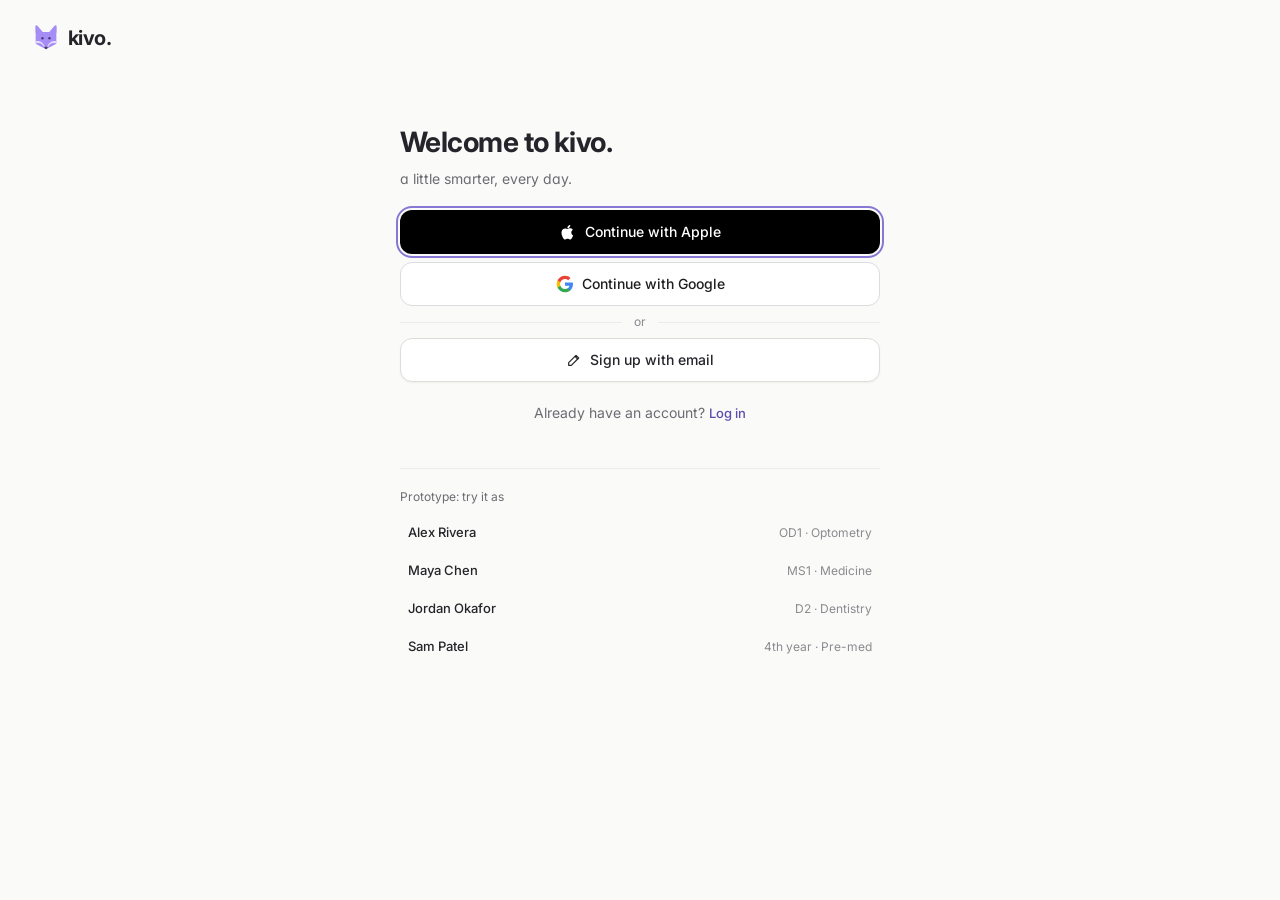
==== commit 04bce538: "Start every account with no cards; add course catalog, Home guide and account limits - No sample car" ====
--- a/prototype/index.html
+++ b/prototype/index.html
@@ -28,6 +28,7 @@
   <script src="js/icons.js"></script>
   <script src="js/data.js"></script>
   <script src="js/personas.js"></script>
+<script src="js/catalog.js"></script>
   <script src="js/store.js"></script>
   <script src="js/onboarding.js"></script>
   <script src="js/app.js"></script>
--- a/prototype/css/app.css
+++ b/prototype/css/app.css
@@ -1032,19 +1032,13 @@
    Onboarding: sign up, log in, program setup
    ====================================================================== */
 body.is-onboarding .app { display: block; }
-.ob { min-height: 100vh; min-height: 100dvh; display: grid; grid-template-columns: minmax(320px, 40%) 1fr; background: var(--color-bg); }
-.ob__brand { position: sticky; top: 0; height: 100vh; height: 100dvh; display: flex; flex-direction: column; justify-content: space-between; padding: var(--space-8) var(--space-10); background: var(--color-surface-accent); }
-.ob__brand-top { display: flex; align-items: center; gap: var(--space-2); }
-.ob__word { font: 700 22px/1 var(--font-sans); letter-spacing: -0.03em; color: #463A6E; }
-:root[data-theme="dark"] .ob__word { color: var(--color-accent-text); }
-.ob__brand-mid { display: flex; flex-direction: column; align-items: center; text-align: center; gap: var(--space-3); }
-.ob__tag { font: 500 20px/28px var(--font-sans); color: var(--color-accent-text); }
-.ob__pitch { font: var(--text-body); color: var(--color-text-secondary); max-width: 34ch; }
-.ob__fine { font: var(--text-caption); color: var(--color-text-tertiary); }
-.ob__main { display: flex; flex-direction: column; padding: var(--space-8) var(--space-10); padding-left: max(var(--space-10), env(safe-area-inset-left, 0px)); padding-right: max(var(--space-10), env(safe-area-inset-right, 0px)); }
-.ob__progress { display: flex; justify-content: space-between; align-items: center; max-width: 560px; width: 100%; margin: 0 auto var(--space-2); }
-.ob__main > .progress { max-width: 560px; width: 100%; margin: 0 auto; }
-.ob__panel { max-width: 560px; width: 100%; margin: var(--space-10) auto 0; display: flex; flex-direction: column; gap: var(--space-5); animation: page-in var(--duration-slow) var(--ease); }
+.ob { min-height: 100vh; min-height: 100dvh; display: flex; flex-direction: column; background: var(--color-bg); }
+.ob__top { display: flex; align-items: center; gap: var(--space-2); padding: var(--space-6) var(--space-8); padding-top: max(var(--space-6), env(safe-area-inset-top, 0px)); }
+.ob__word { font: 700 20px/1 var(--font-sans); letter-spacing: -0.03em; color: var(--color-text-primary); }
+.ob__main { flex: 1; display: flex; flex-direction: column; padding: var(--space-4) var(--space-10) var(--space-12); padding-left: max(var(--space-10), env(safe-area-inset-left, 0px)); padding-right: max(var(--space-10), env(safe-area-inset-right, 0px)); }
+.ob__progress { display: flex; justify-content: space-between; align-items: center; max-width: 480px; width: 100%; margin: 0 auto var(--space-2); }
+.ob__main > .progress { max-width: 480px; width: 100%; margin: 0 auto; }
+.ob__panel { max-width: 480px; width: 100%; margin: var(--space-8) auto 0; display: flex; flex-direction: column; gap: var(--space-5); animation: page-in var(--duration-slow) var(--ease); }
 .ob__title { font: 700 28px/36px var(--font-sans); letter-spacing: -0.02em; text-wrap: balance; }
 .ob__lede { color: var(--color-text-secondary); margin-top: calc(var(--space-3) * -1); }
 .ob__auth { display: flex; flex-direction: column; gap: var(--space-2); }
@@ -1059,20 +1053,18 @@
 .ob__form .field { margin: 0; }
 .ob__actions { display: flex; gap: var(--space-2); justify-content: flex-end; margin-top: var(--space-2); flex-wrap: wrap; }
 .ob__actions--center { justify-content: center; }
-.ob__personas { display: flex; flex-direction: column; gap: var(--space-3); margin-top: var(--space-4); padding-top: var(--space-5); border-top: 1px dashed var(--color-border-strong); }
-.persona-grid { display: grid; grid-template-columns: 1fr 1fr; gap: var(--space-2); }
-.persona { display: flex; gap: var(--space-3); align-items: flex-start; text-align: left; padding: var(--space-3); border-radius: var(--radius-lg); border: 1px solid var(--color-border); background: var(--color-surface); }
-.persona:hover { border-color: var(--color-accent); background: var(--color-accent-subtle); }
-.persona > span:last-child { display: flex; flex-direction: column; min-width: 0; }
+.ob__personas { display: flex; flex-direction: column; gap: var(--space-2); margin-top: var(--space-6); padding-top: var(--space-5); border-top: 1px solid var(--color-border); }
+.persona-list { display: flex; flex-direction: column; }
+.persona { display: flex; justify-content: space-between; gap: var(--space-3); align-items: baseline; text-align: left; padding: 10px var(--space-2); border-radius: var(--radius-md); }
+.persona:hover { background: var(--color-surface-muted); }
 .persona strong { font: var(--text-label); }
-.persona small { font: var(--text-caption); color: var(--color-text-secondary); }
+.persona small { font: var(--text-caption); color: var(--color-text-tertiary); }
 .role-grid { display: grid; grid-template-columns: 1fr 1fr; gap: var(--space-2); }
 .role { display: flex; flex-direction: column; gap: 4px; align-items: flex-start; text-align: left; padding: var(--space-4); border-radius: var(--radius-lg); border: 1px solid var(--color-border-strong); background: var(--color-surface); }
-.role .icon { color: var(--color-accent-text); margin-bottom: var(--space-1); }
 .role strong { font: var(--text-subhead); }
 .role small { font: var(--text-caption); color: var(--color-text-secondary); }
 .role:hover { border-color: var(--color-accent); }
-.role.is-selected { border-color: var(--color-accent); background: var(--color-accent-subtle); box-shadow: 0 0 0 3px var(--color-accent-subtle); }
+.role.is-selected { border-color: var(--color-accent); background: var(--color-accent-subtle); }
 .chip-wall { display: flex; flex-wrap: wrap; gap: var(--space-2); }
 .chip-wall .chip-check span em { font-style: normal; font: var(--text-caption); color: var(--color-sage-text); margin-left: 4px; }
 .add-course { display: flex; gap: var(--space-2); }
@@ -1088,10 +1080,10 @@
 .sso__acct { display: flex; gap: var(--space-3); align-items: center; width: 100%; padding: 10px var(--space-3); text-align: left; border-top: 1px solid var(--color-border); font: var(--text-body); }
 .sso__accounts li:first-child .sso__acct { border-top: 0; }
 .sso__acct:hover, .sso__acct.is-picked { background: var(--color-accent-subtle); }
-.ob__done { display: flex; flex-direction: column; align-items: center; text-align: center; gap: var(--space-4); }
-.done-list { display: flex; flex-direction: column; gap: var(--space-2); width: 100%; text-align: left; padding: var(--space-4); border-radius: var(--radius-lg); background: var(--color-surface); border: 1px solid var(--color-border); }
-.done-list li { display: flex; gap: var(--space-3); align-items: flex-start; font: var(--text-body); }
-.done-list .icon { color: var(--color-accent-text); margin-top: 3px; }
+.ob__done { display: flex; flex-direction: column; gap: var(--space-4); }
+.done-list { display: flex; flex-direction: column; width: 100%; }
+.done-list li { padding: var(--space-3) 0; border-bottom: 1px solid var(--color-border); font: var(--text-body); color: var(--color-text-secondary); }
+.done-list li:last-child { border-bottom: 0; }
 
 /* New menu + account menu */
 .menu--new > summary { list-style: none; gap: 6px; }
@@ -1113,12 +1105,10 @@
 .appbar .avatar { pointer-events: none; }
 
 @media (max-width: 900px) {
-  .ob { grid-template-columns: 1fr; }
-  .ob__brand { position: static; height: auto; padding: var(--space-4) var(--space-4); padding-top: max(var(--space-4), env(safe-area-inset-top, 0px)); flex-direction: row; align-items: center; }
-  .ob__brand-mid, .ob__fine { display: none; }
+  .ob__top { padding: var(--space-4); padding-top: max(var(--space-4), env(safe-area-inset-top, 0px)); }
   .ob__main { padding: var(--space-5) var(--space-4) var(--space-10); padding-left: max(16px, env(safe-area-inset-left, 0px)); padding-right: max(16px, env(safe-area-inset-right, 0px)); }
   .ob__panel { margin-top: var(--space-5); }
-  .persona-grid, .role-grid { grid-template-columns: 1fr; }
+  .role-grid { grid-template-columns: 1fr; }
   .pace-grid { grid-template-columns: 1fr; }
   .exam-row { grid-template-columns: 1fr 1fr; }
   .exam-row__course { grid-column: 1 / -1; }
@@ -1148,3 +1138,38 @@
   .collection-cards__head .caption { flex-basis: 100%; order: 3; }
   .collection-cards__head .heading { flex: 1; }
 }
+
+/* ---------- Getting started guide (Home) ----------------------------- */
+.tour { grid-area: hero; display: flex; flex-direction: column; gap: var(--space-3); padding: var(--space-5); }
+.tour .card__head { gap: var(--space-3); }
+.tour .card__head .heading { flex: 1; }
+.tour__steps { display: flex; flex-direction: column; list-style: none; margin: 0; padding: 0; }
+.tour__step { display: flex; gap: var(--space-3); align-items: flex-start; padding: var(--space-3) 0; border-top: 1px solid var(--color-border); }
+.tour__step:first-child { border-top: 0; }
+.tour__num { flex: none; width: 24px; height: 24px; border-radius: 50%; display: grid; place-items: center; font: var(--text-caption); font-weight: 600; border: 1px solid var(--color-border-strong); color: var(--color-text-secondary); }
+.tour__step.is-current .tour__num { border-color: var(--color-accent); color: var(--color-accent-text); }
+.tour__step.is-done .tour__num { background: var(--color-accent-subtle); border-color: transparent; color: var(--color-accent-text); }
+.tour__step.is-done .body-strong { color: var(--color-text-tertiary); text-decoration: line-through; }
+.tour__step:not(.is-current):not(.is-done) .body-strong { color: var(--color-text-secondary); font-weight: 500; }
+.tour__step .caption { margin-top: 2px; }
+.tour__btn { margin-top: var(--space-3); }
+
+/* ---------- Course suggestions ----------------------------------------- */
+.sug-browse { display: flex; align-items: center; gap: var(--space-2); flex-wrap: wrap; margin-bottom: var(--space-3); }
+.sug-browse select { padding: 6px 28px 6px 10px; border-radius: var(--radius-md); border: 1px solid var(--color-border-strong); background-color: var(--color-surface); font: var(--text-label); }
+.sug-chips { display: flex; flex-direction: column; gap: var(--space-2); }
+.chip-btn { padding: 6px 12px; border-radius: 999px; border: 1px solid var(--color-border-strong); background: var(--color-surface); font: var(--text-label); color: var(--color-text-secondary); }
+.chip-btn:hover { border-color: var(--color-accent); color: var(--color-text-primary); }
+.chip-btn.is-picked { border-color: var(--color-accent); background: var(--color-accent-subtle); color: var(--color-accent-text); }
+
+/* ---------- Settings source toggle ------------------------------------ */
+.segmented--block { display: grid; grid-template-columns: 1fr 1fr; padding: 3px; border-radius: 8px; background: var(--color-surface-muted); }
+.segmented--block .segmented__btn { height: 34px; cursor: pointer; }
+#o-fields input:disabled, #o-fields select:disabled { opacity: .6; }
+.appbar__account > summary { list-style: none; }
+.appbar__account > summary::-webkit-details-marker { display: none; }
+.appbar__account .menu__list { right: 0; left: auto; }
+.ob .sug-browse select, .field .sug-browse select { width: auto; min-width: 0; height: auto; }
+#o-fields { display: flex; flex-direction: column; gap: var(--space-3); }
+#o-fields .overline { margin-top: var(--space-3); }
+#o-fields .overline:first-child { margin-top: 0; }
